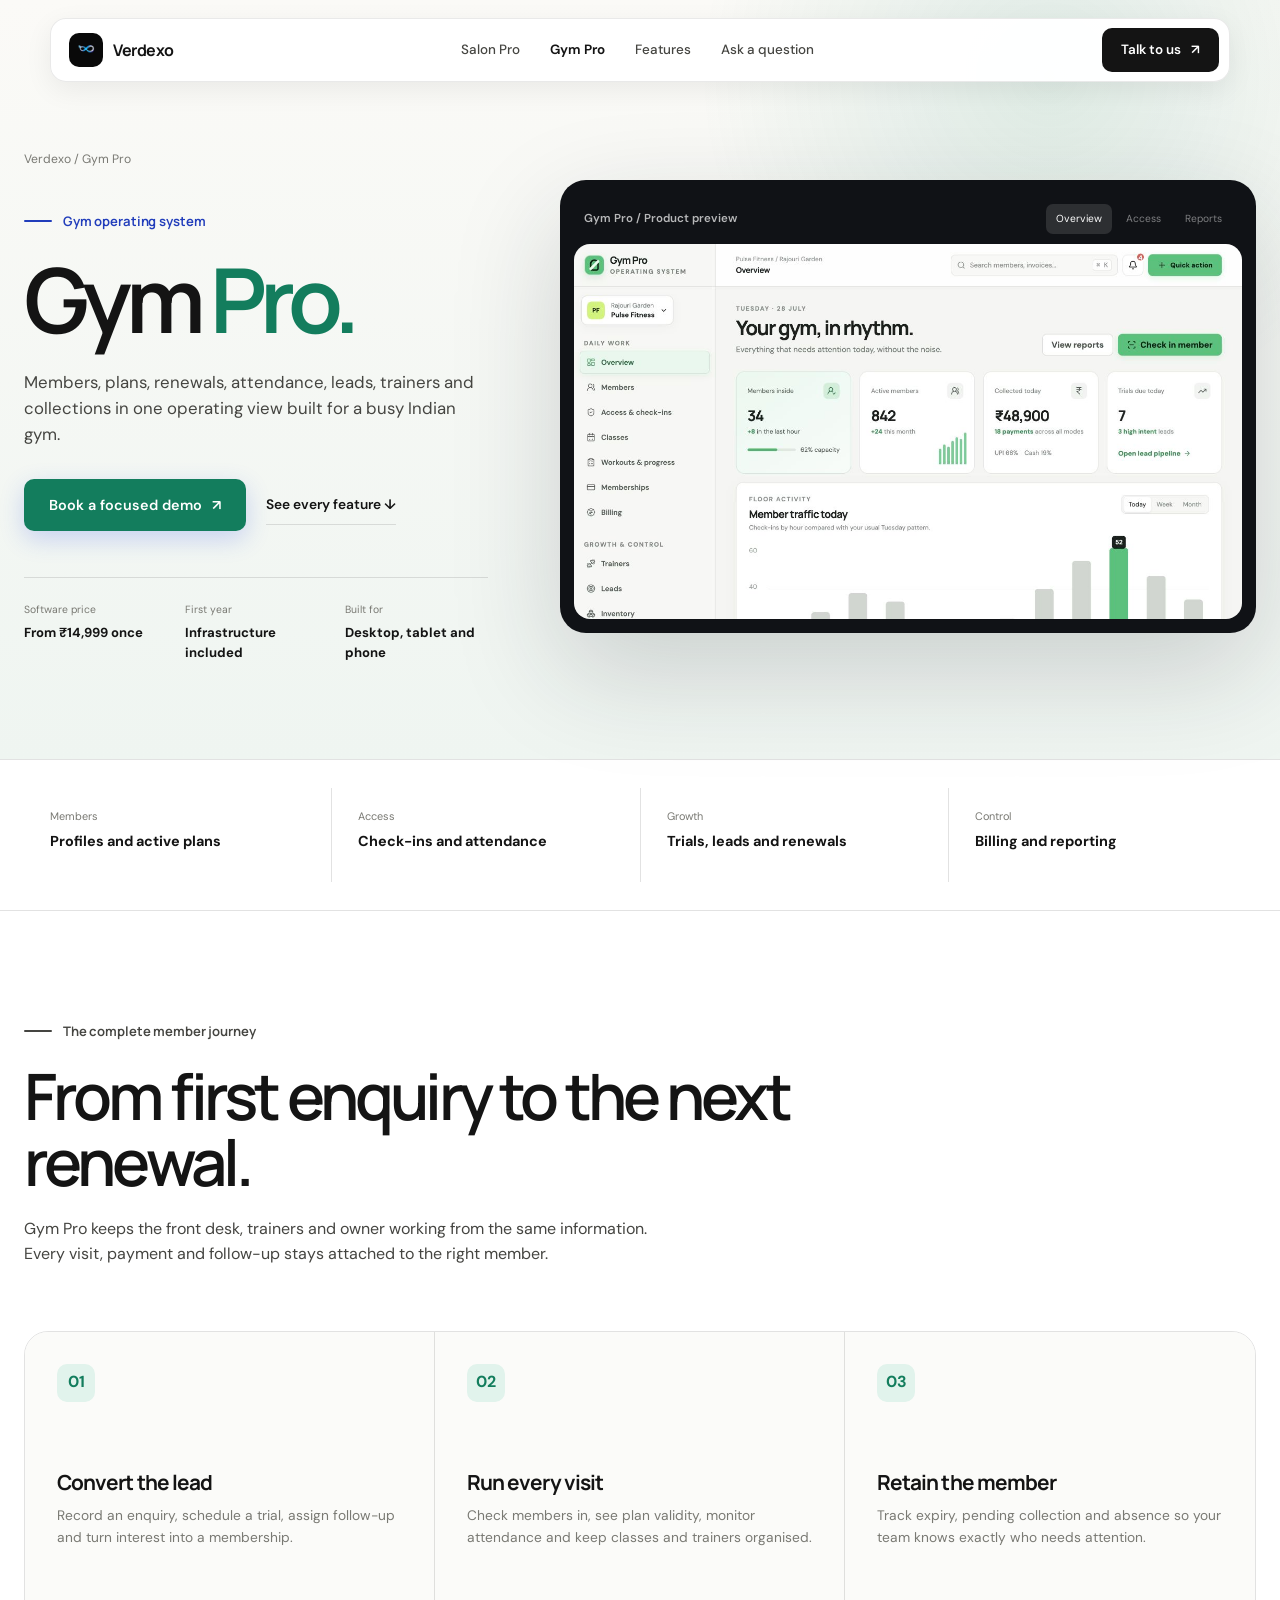
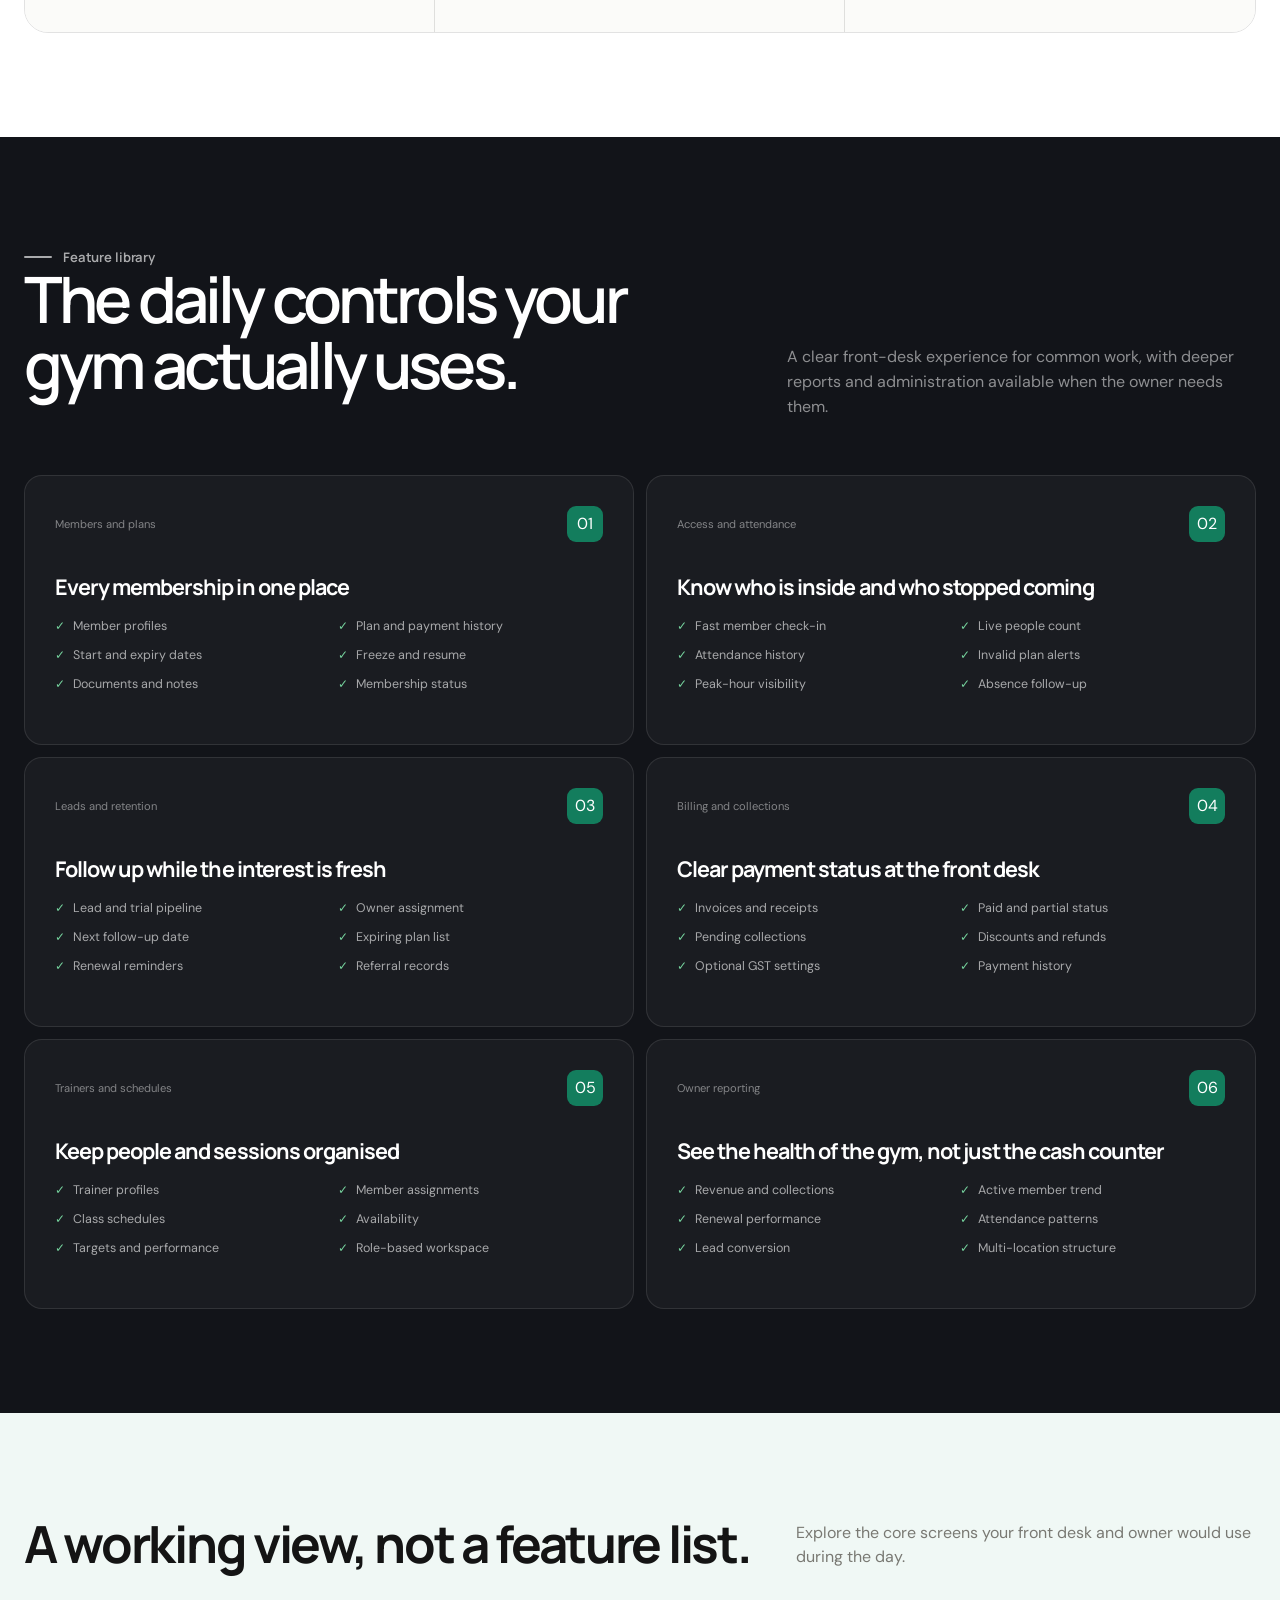
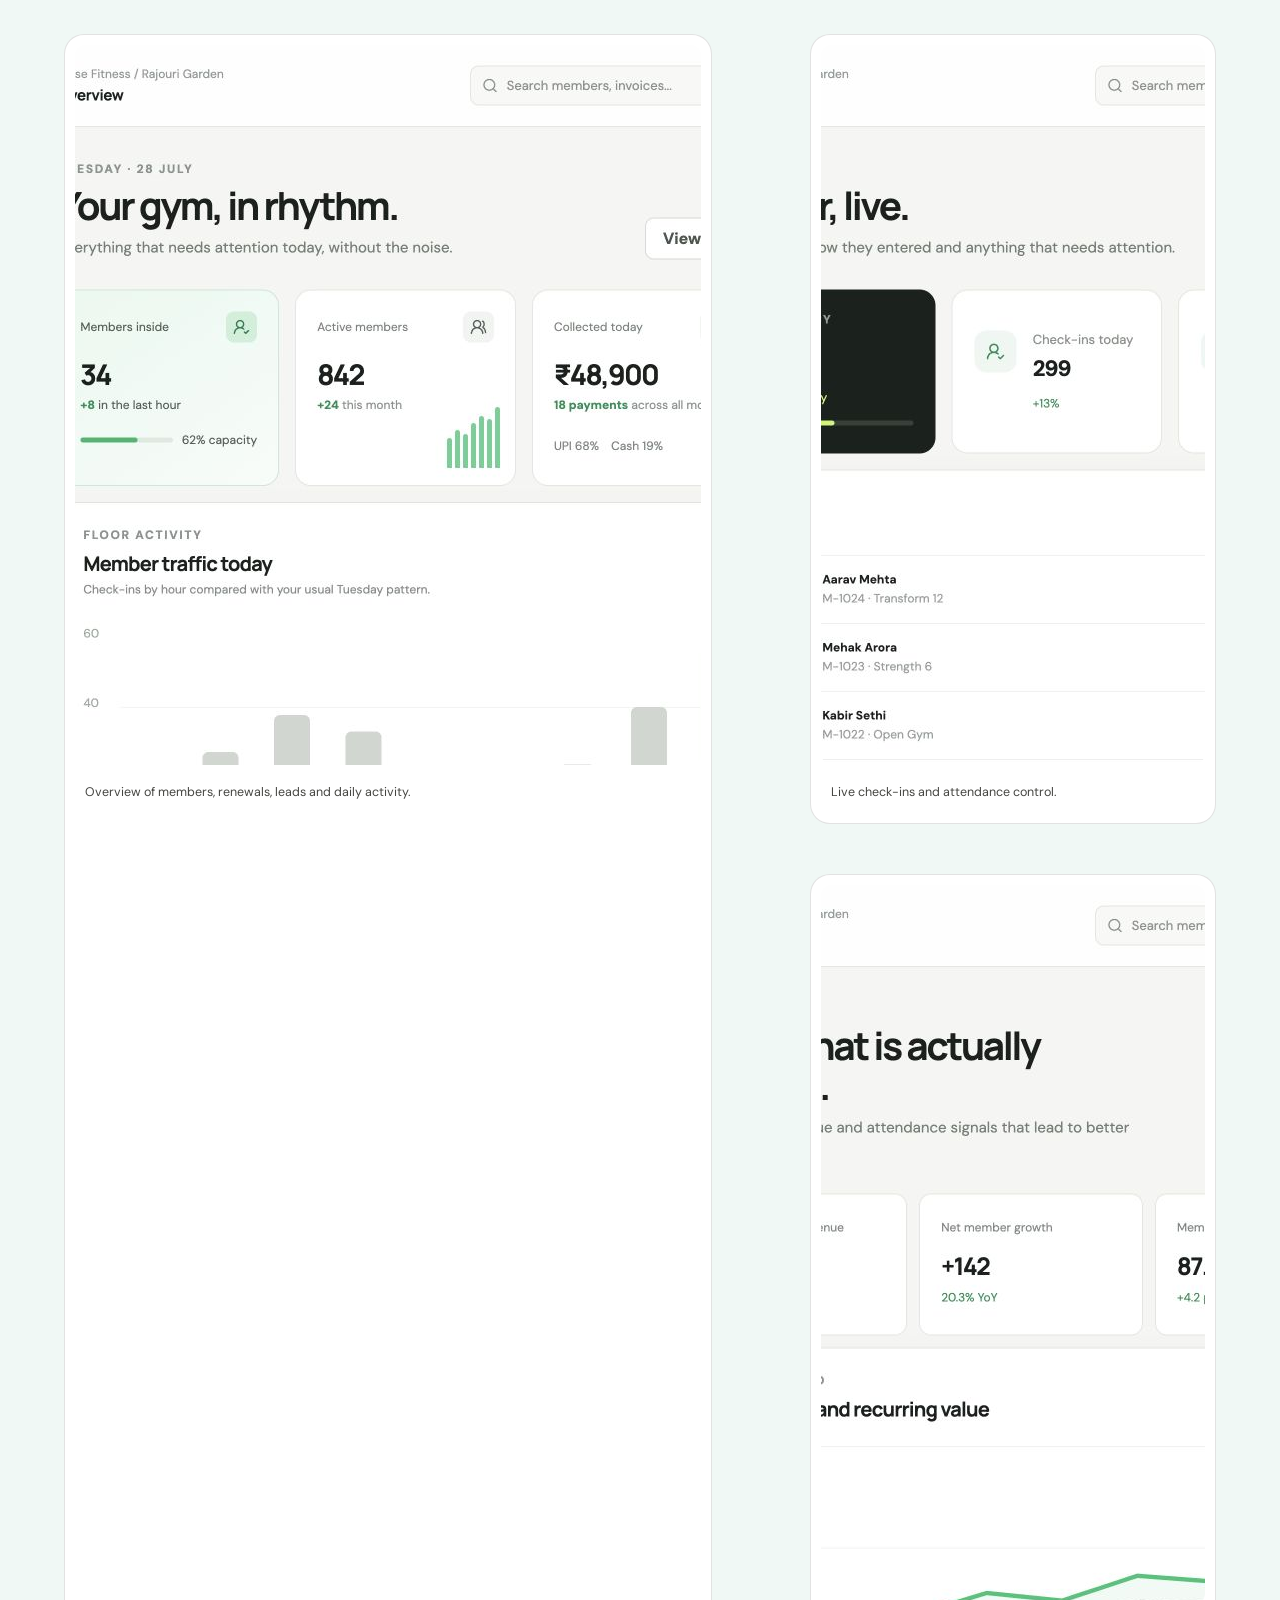
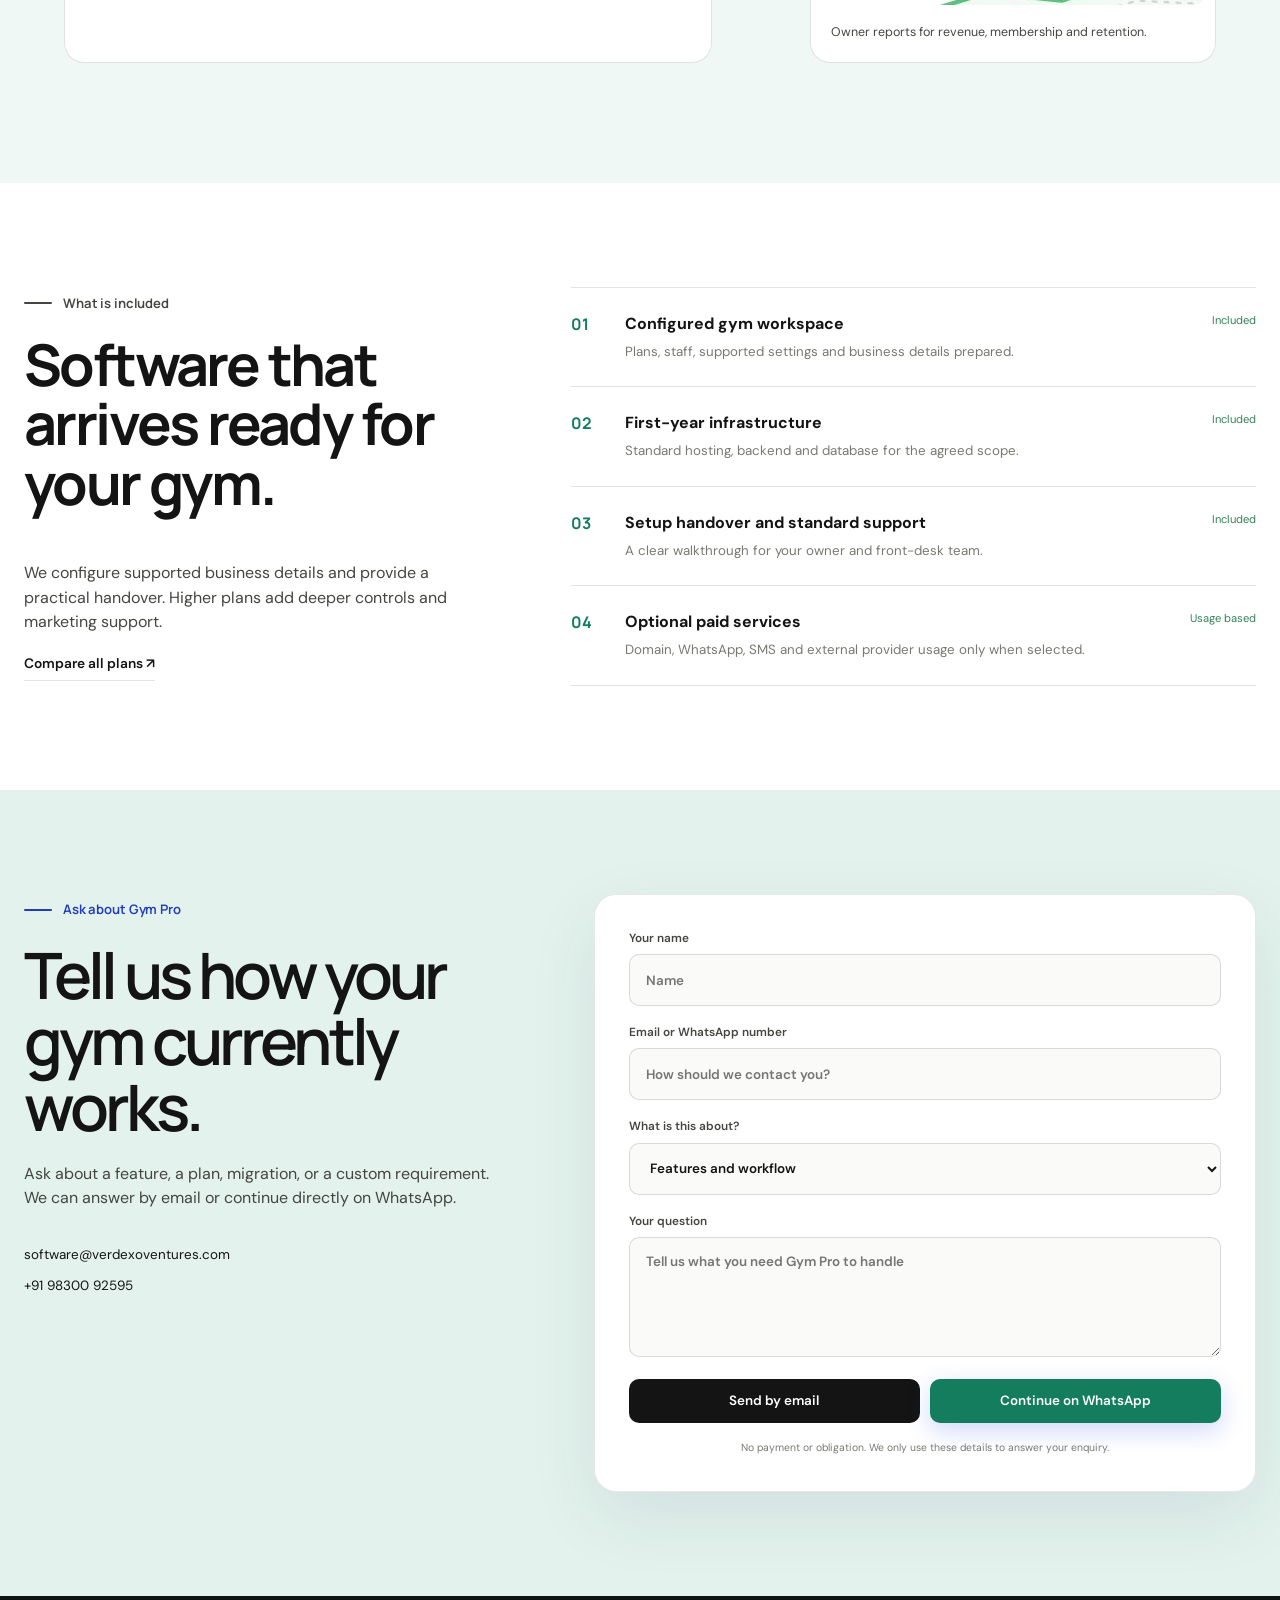
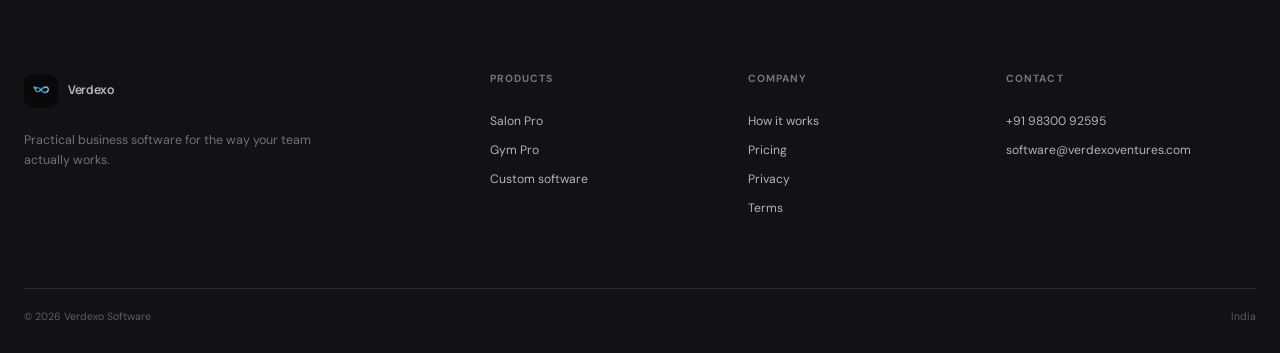
==== gym-pro.html @ 1c682d6f "Add detailed Salon Pro and Gym Pro pages" ====
<!doctype html>
<html lang="en">
<head>
  <meta charset="utf-8">
  <meta name="viewport" content="width=device-width, initial-scale=1">
  <meta name="theme-color" content="#f7f6f2">
  <meta name="description" content="Explore Gym Pro by Verdexo: members, plans, renewals, check-ins, leads, trainers, billing and gym reports in one operating system.">
  <meta property="og:title" content="Gym Pro | Complete gym management software">
  <meta property="og:description" content="See how Gym Pro keeps memberships, access, renewals and gym operations together.">
  <meta property="og:image" content="https://verdexo-vent.github.io/verdexo-software-website/assets/gym-dashboard.png">
  <link rel="canonical" href="https://verdexo-vent.github.io/verdexo-software-website/gym-pro.html">
  <title>Gym Pro | Complete gym management software</title>
  <link rel="icon" href="logo.png">
  <link rel="preconnect" href="https://fonts.googleapis.com">
  <link rel="preconnect" href="https://fonts.gstatic.com" crossorigin>
  <link href="https://fonts.googleapis.com/css2?family=DM+Sans:wght@400;500;600&family=Manrope:wght@500;600;700&display=swap" rel="stylesheet">
  <link rel="stylesheet" href="styles.css">
  <link rel="stylesheet" href="product-pages.css">
</head>
<body class="product-page gym-page">
  <a class="skip-link" href="#main">Skip to content</a>
  <header class="site-header">
    <div class="nav-shell">
      <a class="brand" href="index.html" aria-label="Verdexo home"><span class="brand-mark"><img src="logo.png" alt=""></span><span>Verdexo</span></a>
      <button class="menu-toggle" type="button" aria-expanded="false" aria-controls="nav-links"><span></span><span></span><span class="sr-only">Open menu</span></button>
      <nav class="nav-links" id="nav-links" aria-label="Main navigation">
        <a href="salon-pro.html">Salon Pro</a><a href="gym-pro.html" aria-current="page">Gym Pro</a><a href="#features">Features</a><a href="#query">Ask a question</a>
      </nav>
      <a class="button button-dark nav-cta" href="#query">Talk to us <span>↗</span></a>
    </div>
  </header>

  <main id="main">
    <section class="product-hero">
      <div class="container product-hero-grid">
        <div class="product-hero-copy">
          <p class="product-breadcrumb"><a href="index.html">Verdexo</a> / Gym Pro</p>
          <p class="editorial-label"><span></span>Gym operating system</p>
          <h1 class="product-title">Gym <span>Pro.</span></h1>
          <p>Members, plans, renewals, attendance, leads, trainers and collections in one operating view built for a busy Indian gym.</p>
          <div class="product-hero-actions"><a class="button button-primary button-large" href="#query">Book a focused demo <span>↗</span></a><a class="text-link" href="#features">See every feature <span>↓</span></a></div>
          <div class="product-facts"><div><small>Software price</small><strong>From ₹14,999 once</strong></div><div><small>First year</small><strong>Infrastructure included</strong></div><div><small>Built for</small><strong>Desktop, tablet and phone</strong></div></div>
        </div>
        <div class="product-hero-visual">
          <div class="product-screen-tabs"><span>Gym Pro / Product preview</span><div data-product-tabs data-target="#gym-hero-screen"><button class="active" type="button" data-src="assets/gym-dashboard.png" data-alt="Gym Pro overview dashboard">Overview</button><button type="button" data-src="assets/gym-access.png" data-alt="Gym Pro access and attendance">Access</button><button type="button" data-src="assets/gym-reports.png" data-alt="Gym Pro reports">Reports</button></div></div>
          <div class="product-screen"><img id="gym-hero-screen" src="assets/gym-dashboard.png" alt="Gym Pro overview dashboard" width="1280" height="720"></div>
        </div>
      </div>
    </section>

    <section class="product-proof" aria-label="Gym Pro coverage"><div class="container"><div class="proof-item"><small>Members</small><strong>Profiles and active plans</strong></div><div class="proof-item"><small>Access</small><strong>Check-ins and attendance</strong></div><div class="proof-item"><small>Growth</small><strong>Trials, leads and renewals</strong></div><div class="proof-item"><small>Control</small><strong>Billing and reporting</strong></div></div></section>

    <section class="product-overview section">
      <div class="container">
        <div class="product-overview-head"><p class="editorial-label"><span></span>The complete member journey</p><h2>From first enquiry to the next renewal.</h2><p>Gym Pro keeps the front desk, trainers and owner working from the same information. Every visit, payment and follow-up stays attached to the right member.</p></div>
        <div class="workflow-grid"><article class="workflow-card"><span>01</span><h3>Convert the lead</h3><p>Record an enquiry, schedule a trial, assign follow-up and turn interest into a membership.</p></article><article class="workflow-card"><span>02</span><h3>Run every visit</h3><p>Check members in, see plan validity, monitor attendance and keep classes and trainers organised.</p></article><article class="workflow-card"><span>03</span><h3>Retain the member</h3><p>Track expiry, pending collection and absence so your team knows exactly who needs attention.</p></article></div>
      </div>
    </section>

    <section class="feature-library section" id="features">
      <div class="container">
        <div class="feature-intro"><div><p class="editorial-label"><span></span>Feature library</p><h2>The daily controls your gym actually uses.</h2></div><p>A clear front-desk experience for common work, with deeper reports and administration available when the owner needs them.</p></div>
        <div class="feature-library-grid">
          <article class="feature-group"><div class="feature-group-header"><span>Members and plans</span><span>01</span></div><h3>Every membership in one place</h3><ul><li>Member profiles</li><li>Plan and payment history</li><li>Start and expiry dates</li><li>Freeze and resume</li><li>Documents and notes</li><li>Membership status</li></ul></article>
          <article class="feature-group"><div class="feature-group-header"><span>Access and attendance</span><span>02</span></div><h3>Know who is inside and who stopped coming</h3><ul><li>Fast member check-in</li><li>Live people count</li><li>Attendance history</li><li>Invalid plan alerts</li><li>Peak-hour visibility</li><li>Absence follow-up</li></ul></article>
          <article class="feature-group"><div class="feature-group-header"><span>Leads and retention</span><span>03</span></div><h3>Follow up while the interest is fresh</h3><ul><li>Lead and trial pipeline</li><li>Owner assignment</li><li>Next follow-up date</li><li>Expiring plan list</li><li>Renewal reminders</li><li>Referral records</li></ul></article>
          <article class="feature-group"><div class="feature-group-header"><span>Billing and collections</span><span>04</span></div><h3>Clear payment status at the front desk</h3><ul><li>Invoices and receipts</li><li>Paid and partial status</li><li>Pending collections</li><li>Discounts and refunds</li><li>Optional GST settings</li><li>Payment history</li></ul></article>
          <article class="feature-group"><div class="feature-group-header"><span>Trainers and schedules</span><span>05</span></div><h3>Keep people and sessions organised</h3><ul><li>Trainer profiles</li><li>Member assignments</li><li>Class schedules</li><li>Availability</li><li>Targets and performance</li><li>Role-based workspace</li></ul></article>
          <article class="feature-group"><div class="feature-group-header"><span>Owner reporting</span><span>06</span></div><h3>See the health of the gym, not just the cash counter</h3><ul><li>Revenue and collections</li><li>Active member trend</li><li>Renewal performance</li><li>Attendance patterns</li><li>Lead conversion</li><li>Multi-location structure</li></ul></article>
        </div>
      </div>
    </section>

    <section class="product-gallery section">
      <div class="container">
        <div class="gallery-heading"><h2>A working view, not a feature list.</h2><p>Explore the core screens your front desk and owner would use during the day.</p></div>
        <div class="gallery-grid"><figure class="gallery-card"><img src="assets/gym-dashboard.png" alt="Gym Pro dashboard" width="1280" height="720" loading="lazy"><figcaption>Overview of members, renewals, leads and daily activity.</figcaption></figure><figure class="gallery-card"><img src="assets/gym-access.png" alt="Gym Pro access screen" width="1280" height="720" loading="lazy"><figcaption>Live check-ins and attendance control.</figcaption></figure><figure class="gallery-card"><img src="assets/gym-reports.png" alt="Gym Pro reports screen" width="1280" height="720" loading="lazy"><figcaption>Owner reports for revenue, membership and retention.</figcaption></figure></div>
      </div>
    </section>

    <section class="included section"><div class="container included-grid"><div class="included-copy"><p class="editorial-label"><span></span>What is included</p><h2>Software that arrives ready for your gym.</h2><p>We configure supported business details and provide a practical handover. Higher plans add deeper controls and marketing support.</p><a class="text-link" href="index.html#pricing">Compare all plans <span>↗</span></a></div><div class="included-list"><div class="included-row"><span>01</span><div><strong>Configured gym workspace</strong><small>Plans, staff, supported settings and business details prepared.</small></div><em>Included</em></div><div class="included-row"><span>02</span><div><strong>First-year infrastructure</strong><small>Standard hosting, backend and database for the agreed scope.</small></div><em>Included</em></div><div class="included-row"><span>03</span><div><strong>Setup handover and standard support</strong><small>A clear walkthrough for your owner and front-desk team.</small></div><em>Included</em></div><div class="included-row"><span>04</span><div><strong>Optional paid services</strong><small>Domain, WhatsApp, SMS and external provider usage only when selected.</small></div><em>Usage based</em></div></div></div></section>

    <section class="product-query section" id="query">
      <div class="container product-query-grid">
        <div class="product-query-copy"><p class="editorial-label"><span></span>Ask about Gym Pro</p><h2>Tell us how your gym currently works.</h2><p>Ask about a feature, a plan, migration, or a custom requirement. We can answer by email or continue directly on WhatsApp.</p><div class="contact-direct"><a href="mailto:software@verdexoventures.com">software@verdexoventures.com</a><a href="tel:+919830092595">+91 98300 92595</a></div></div>
        <form class="query-form" data-query-form data-product="Gym Pro"><label>Your name<input name="name" autocomplete="name" required placeholder="Name"></label><label>Email or WhatsApp number<input name="contact" required placeholder="How should we contact you?"></label><label>What is this about?<select name="topic"><option>Features and workflow</option><option>Plans and pricing</option><option>Demo request</option><option>Custom requirement</option><option>Migration from another system</option></select></label><label>Your question<textarea name="query" required placeholder="Tell us what you need Gym Pro to handle"></textarea></label><div class="query-actions"><button class="button button-dark" type="button" data-send-email>Send by email</button><button class="button button-primary" type="button" data-send-whatsapp>Continue on WhatsApp</button></div><small>No payment or obligation. We only use these details to answer your enquiry.</small></form>
      </div>
    </section>
  </main>

  <footer class="site-footer"><div class="container footer-grid"><div class="footer-brand"><a class="brand brand-light" href="index.html"><span class="brand-mark"><img src="logo.png" alt=""></span><span>Verdexo</span></a><p>Practical business software for the way your team actually works.</p></div><div><h3>Products</h3><a href="salon-pro.html">Salon Pro</a><a href="gym-pro.html">Gym Pro</a><a href="index.html#capabilities">Custom software</a></div><div><h3>Company</h3><a href="index.html#process">How it works</a><a href="index.html#pricing">Pricing</a><a href="privacy.html">Privacy</a><a href="terms.html">Terms</a></div><div><h3>Contact</h3><a href="tel:+919830092595">+91 98300 92595</a><a href="mailto:software@verdexoventures.com">software@verdexoventures.com</a></div></div><div class="container footer-bottom"><span>© 2026 Verdexo Software</span><span>India</span></div></footer>
  <script src="script.js"></script><script src="product-pages.js"></script>
</body>
</html>
---- styles.css ----
:root {
  --paper: #f5f4ef;
  --paper-2: #eeede7;
  --white: #fff;
  --ink: #141414;
  --ink-2: #454541;
  --muted: #797973;
  --line: rgba(20, 20, 20, .12);
  --blue: #2f51e7;
  --blue-dark: #213dbb;
  --blue-soft: #e8ecff;
  --mint: #bce9d1;
  --peach: #ffd0bd;
  --radius-sm: 10px;
  --radius-md: 18px;
  --radius-lg: 30px;
  --shadow: 0 24px 80px rgba(29, 31, 40, .12);
  --ease: cubic-bezier(.16, 1, .3, 1);
}

* { box-sizing: border-box; }
html { scroll-behavior: auto; }
body {
  margin: 0;
  background: var(--paper);
  color: var(--ink);
  font-family: "DM Sans", sans-serif;
  line-height: 1.55;
  -webkit-font-smoothing: antialiased;
  overflow-x: hidden;
}
body.modal-open { overflow: hidden; }
button, input, select { font: inherit; }
button, a { -webkit-tap-highlight-color: transparent; }
button { color: inherit; }
a { color: inherit; }
img { display: block; max-width: 100%; }
h1, h2, h3, p { margin-top: 0; }
h1, h2, h3 {
  font-family: "Manrope", sans-serif;
  letter-spacing: -.045em;
  line-height: 1.03;
}
.sr-only {
  position: absolute; width: 1px; height: 1px; padding: 0; margin: -1px;
  overflow: hidden; clip: rect(0, 0, 0, 0); white-space: nowrap; border: 0;
}
.skip-link {
  position: fixed; left: 16px; top: 12px; transform: translateY(-140%);
  z-index: 1000; padding: 10px 14px; background: var(--ink); color: white;
  text-decoration: none; border-radius: 8px;
}
.skip-link:focus { transform: none; }
.legal-page { min-height: 100vh; background: var(--paper); }
.legal-shell {
  width: min(820px, calc(100% - 40px));
  margin: 0 auto;
  padding: 120px 0 80px;
}
.legal-nav {
  margin-bottom: 70px;
  display: flex;
  align-items: center;
  justify-content: space-between;
}
.legal-nav > a:last-child {
  color: var(--ink-2);
  font-size: .82rem;
  text-decoration: none;
}
.legal-nav > a:last-child:hover { color: var(--blue); }
.legal-header {
  padding-bottom: 42px;
  border-bottom: 1px solid var(--line);
}
.legal-header h1 {
  margin-bottom: 18px;
  font-size: clamp(2.7rem, 7vw, 5rem);
}
.legal-header p { margin-bottom: 0; color: var(--muted); }
.legal-content { padding-top: 42px; }
.legal-content section {
  padding: 26px 0;
  border-bottom: 1px solid var(--line);
}
.legal-content h2 { margin-bottom: 14px; font-size: 1.2rem; }
.legal-content p, .legal-content li {
  color: var(--ink-2);
  font-size: .9rem;
}
.legal-content ul { padding-left: 20px; }
.legal-content a { color: var(--blue-dark); }
.legal-note {
  margin-top: 34px;
  padding: 20px;
  border-radius: 12px;
  background: var(--blue-soft);
  color: var(--blue-dark);
  font-size: .78rem;
}
.container { width: min(1240px, calc(100% - 48px)); margin: 0 auto; }
.section { padding: 104px 0; }
.section-index {
  margin-bottom: 20px;
  color: var(--muted);
  font-size: .72rem;
  font-weight: 600;
  letter-spacing: .12em;
  text-transform: uppercase;
}
.editorial-label {
  width: max-content;
  max-width: 100%;
  margin: 0 0 24px;
  color: var(--blue-dark);
  font-family: "Manrope", sans-serif;
  font-size: .82rem;
  font-weight: 650;
  letter-spacing: -.01em;
  line-height: 1.25;
  display: inline-flex;
  align-items: center;
  gap: 11px;
}
.editorial-label > span {
  width: 28px;
  height: 2px;
  border-radius: 2px;
  background: currentColor;
}
.editorial-label-dark { color: var(--ink); }
.editorial-label-light { color: rgba(255,255,255,.68); }
.eyebrow {
  margin-bottom: 20px;
  color: var(--blue);
  font-size: .74rem;
  font-weight: 600;
  letter-spacing: .13em;
  text-transform: uppercase;
}
.product-actions {
  margin-top: 28px;
  display: flex;
  align-items: center;
  gap: 20px;
}
.product-actions .text-button { margin-top: 0; }
.quiet-button {
  padding: 0;
  border: 0;
  border-bottom: 1px solid rgba(20,20,20,.28);
  background: transparent;
  color: var(--ink-2);
  font-size: .78rem;
  font-weight: 600;
  cursor: pointer;
}
.quiet-button:hover { color: var(--blue-dark); border-color: var(--blue-dark); }
.reveal {
  opacity: 0;
  transform: translateY(22px);
  transition: opacity .7s var(--ease), transform .7s var(--ease);
}
.reveal.visible { opacity: 1; transform: none; }
.delay-1 { transition-delay: .08s; }
.delay-2 { transition-delay: .16s; }
.delay-3 { transition-delay: .24s; }

.site-header {
  position: fixed;
  z-index: 100;
  top: 18px;
  left: 0;
  width: 100%;
  pointer-events: none;
}
.nav-shell {
  width: min(1180px, calc(100% - 36px));
  height: 64px;
  margin: 0 auto;
  padding: 0 10px 0 18px;
  border: 1px solid rgba(20, 20, 20, .09);
  border-radius: 16px;
  background: rgba(255, 255, 255, .97);
  box-shadow: 0 8px 28px rgba(20, 20, 20, .065);
  display: flex;
  align-items: center;
  justify-content: space-between;
  pointer-events: auto;
}
.brand {
  display: inline-flex;
  align-items: center;
  gap: 10px;
  color: var(--ink);
  font-family: "Manrope", sans-serif;
  font-size: 1rem;
  font-weight: 700;
  letter-spacing: -.03em;
  text-decoration: none;
}
.brand-mark {
  width: 34px;
  height: 34px;
  border-radius: 10px;
  background: #090909;
  display: grid;
  place-items: center;
  overflow: hidden;
}
.brand-mark img { width: 26px; height: 26px; object-fit: contain; }
.nav-links { display: flex; align-items: center; gap: 30px; }
.nav-links a {
  color: var(--ink-2);
  font-size: .84rem;
  font-weight: 500;
  text-decoration: none;
  transition: color .18s ease-out;
}
.nav-links a:hover { color: var(--ink); }
.menu-toggle { display: none; }
.button {
  min-height: 44px;
  padding: 0 18px;
  border: 1px solid transparent;
  border-radius: var(--radius-sm);
  display: inline-flex;
  align-items: center;
  justify-content: center;
  gap: 10px;
  cursor: pointer;
  font-size: .84rem;
  font-weight: 600;
  text-decoration: none;
  transition: background-color .18s ease-out, border-color .18s ease-out, color .18s ease-out, transform .18s ease-out, box-shadow .18s ease-out;
}
.button:hover { transform: translateY(-1px); }
.button:active { transform: scale(.97); }
.button-primary { background: var(--blue); color: white; box-shadow: 0 8px 24px rgba(47, 81, 231, .22); }
.button-primary:hover { background: var(--blue-dark); }
.button-dark { background: var(--ink); color: white; }
.button-dark:hover { background: #2b2b28; }
.button-light { background: white; color: var(--ink); }
.button-light:hover { background: #f5f5f2; }
.button-outline { border-color: var(--line); background: transparent; }
.button-outline:hover { border-color: var(--ink); }
.button-large { min-height: 52px; padding: 0 24px; font-size: .9rem; }
.nav-cta { min-height: 44px; }

.hero {
  position: relative;
  padding: 154px 0 72px;
  background:
    radial-gradient(circle at 18% 25%, rgba(188, 233, 209, .42), transparent 24%),
    radial-gradient(circle at 82% 28%, rgba(255, 208, 189, .4), transparent 24%),
    var(--paper);
}
.hero::before {
  content: "";
  position: absolute;
  inset: 0 0 auto;
  height: 620px;
  opacity: .16;
  pointer-events: none;
  background-image: linear-gradient(rgba(20,20,20,.08) 1px, transparent 1px), linear-gradient(90deg, rgba(20,20,20,.08) 1px, transparent 1px);
  background-size: 64px 64px;
  mask-image: linear-gradient(to bottom, black, transparent 76%);
}
.hero-copy { position: relative; text-align: center; }
.hero h1 {
  max-width: 960px;
  margin: 0 auto 30px;
  font-size: clamp(3rem, 6vw, 5.8rem);
  font-weight: 600;
  letter-spacing: -.07em;
}
.hero h1 span { color: var(--blue); }
.hero-lede {
  max-width: 650px;
  margin: 0 auto 32px;
  color: var(--ink-2);
  font-size: clamp(.96rem, 1.3vw, 1.08rem);
  line-height: 1.65;
}
.hero-actions {
  display: flex;
  align-items: center;
  justify-content: center;
  gap: 26px;
}
.text-link, .text-button {
  padding: 8px 0;
  border: 0;
  border-bottom: 1px solid var(--line);
  background: none;
  color: var(--ink);
  cursor: pointer;
  font-size: .86rem;
  font-weight: 600;
  text-decoration: none;
  transition: border-color .18s ease-out, color .18s ease-out;
}
.text-link:hover, .text-button:hover { color: var(--blue); border-color: var(--blue); }
.hero-proof {
  margin: 36px auto 50px;
  display: flex;
  justify-content: center;
  gap: 0;
  color: var(--muted);
  font-size: .76rem;
}
.hero-proof span { padding: 0 18px; border-right: 1px solid var(--line); }
.hero-proof span:last-child { border-right: 0; }
.product-stage {
  position: relative;
  z-index: 2;
  width: min(1080px, calc(100% - 48px));
  padding: 10px;
  border: 1px solid rgba(255,255,255,.08);
  border-radius: 24px;
  background: #17181c;
  box-shadow: 0 28px 80px rgba(25,28,38,.16);
}
.stage-bar {
  min-height: 54px;
  padding: 0 10px 0 16px;
  display: flex;
  align-items: center;
  justify-content: space-between;
  color: white;
}
.stage-product { display: flex; align-items: center; gap: 10px; font-size: .8rem; }
.stage-product span:last-child { color: rgba(255,255,255,.48); }
.stage-dot { width: 8px; height: 8px; border-radius: 50%; background: #eead65; box-shadow: 0 0 0 5px rgba(238,173,101,.12); }
.stage-switch {
  padding: 4px;
  border-radius: 9px;
  background: rgba(255,255,255,.07);
  display: flex;
  gap: 2px;
}
.stage-switch button {
  padding: 7px 12px;
  border: 0;
  border-radius: 7px;
  background: transparent;
  color: rgba(255,255,255,.48);
  cursor: pointer;
  font-size: .72rem;
  transition: background-color .18s ease-out, color .18s ease-out;
}
.stage-switch button.active { background: white; color: var(--ink); }
.stage-viewport {
  aspect-ratio: 16 / 7.8;
  overflow: hidden;
  border-radius: 15px;
  background: #e8e7e2;
}
.stage-viewport img {
  width: 115%;
  max-width: none;
  height: auto;
  transform: translateX(-13%);
  transition: opacity .22s ease-out, transform .4s var(--ease);
}
.stage-viewport img.changing { opacity: .35; transform: translateX(-13%) scale(.995); }
.stage-footer {
  min-height: 72px;
  padding: 10px 14px 4px;
  display: grid;
  grid-template-columns: repeat(3, 1fr) .8fr;
  gap: 8px;
  color: white;
}
.stage-footer > div {
  padding: 8px 12px;
  border-right: 1px solid rgba(255,255,255,.08);
}
.stage-footer > div:nth-child(3) { border-right: 0; }
.stage-footer small, .stage-footer strong, .stage-footer span { display: block; }
.stage-footer small { color: rgba(255,255,255,.34); font-size: .56rem; }
.stage-footer strong { margin-top: 2px; font-family: "Manrope", sans-serif; font-size: .8rem; letter-spacing: -.03em; }
.stage-footer > div > span { color: #74bb91; font-size: .54rem; }
.stage-footer .stage-live {
  border: 0;
  border-radius: 10px;
  background: rgba(255,255,255,.055);
  display: flex;
  align-items: center;
  justify-content: center;
  gap: 10px;
}
.stage-footer .stage-live strong { margin: 0; color: rgba(255,255,255,.72); font-size: .65rem; }
.status-pulse { width: 8px; height: 8px; border-radius: 50%; background: #43a371; box-shadow: 0 0 0 5px rgba(67,163,113,.12); }

.story {
  position: relative;
  overflow: hidden;
  background: #f0f2ff;
  color: var(--ink);
}
.story::after {
  content: "";
  position: absolute;
  inset: 0;
  background:
    linear-gradient(rgba(47,81,231,.035) 1px, transparent 1px),
    linear-gradient(90deg, rgba(47,81,231,.035) 1px, transparent 1px);
  background-size: 72px 72px;
  mask-image: linear-gradient(to bottom, transparent, black 28%, black 72%, transparent);
  pointer-events: none;
}
.story-header {
  position: relative;
  z-index: 1;
  max-width: 860px;
  margin-bottom: 58px;
  text-align: center;
}
.story .section-index {
  margin-bottom: 24px;
  color: var(--blue-dark);
}
.story .editorial-label { margin-inline: auto; }
.story-header h2 {
  margin-bottom: 24px;
  color: var(--ink);
  font-size: clamp(2.4rem, 4.4vw, 4.25rem);
  font-weight: 600;
  line-height: .98;
}
.story-header h2 span { color: var(--blue); }
.story-header > p:last-child {
  max-width: 650px;
  margin: 0 auto;
  color: var(--ink-2);
  font-size: .98rem;
}
.why-system {
  position: relative;
  z-index: 1;
  overflow: hidden;
  border: 1px solid rgba(20,20,20,.1);
  border-radius: 24px;
  background: rgba(255,255,255,.88);
  box-shadow: 0 34px 90px rgba(36,54,126,.1);
}
.why-system-bar {
  min-height: 64px;
  padding: 0 24px;
  border-bottom: 1px solid var(--line);
  display: flex;
  align-items: center;
  justify-content: space-between;
}
.why-system-bar > div {
  display: flex;
  align-items: center;
  gap: 10px;
}
.why-system-bar strong { font-size: .78rem; }
.why-system-bar small {
  padding-left: 10px;
  border-left: 1px solid var(--line);
  color: var(--muted);
  font-size: .66rem;
}
.why-system-bar time {
  color: var(--muted);
  font-family: "Manrope", sans-serif;
  font-size: .66rem;
  font-variant-numeric: tabular-nums;
}
.why-system-body {
  min-height: 510px;
  padding: 42px;
  display: grid;
  grid-template-columns: minmax(280px, .8fr) 72px minmax(430px, 1.2fr);
  align-items: stretch;
}
.trigger-card {
  padding: 32px;
  border-radius: 18px;
  background: var(--ink);
  color: white;
  display: flex;
  flex-direction: column;
}
.trigger-topline {
  display: flex;
  align-items: center;
  justify-content: space-between;
  color: rgba(255,255,255,.48);
  font-size: .64rem;
  font-weight: 600;
  letter-spacing: .08em;
  text-transform: uppercase;
}
.complete-badge {
  padding: 6px 9px;
  border-radius: 8px;
  background: rgba(103,211,150,.13);
  color: #91ddb2;
  letter-spacing: 0;
  text-transform: none;
}
.trigger-mark {
  width: 52px;
  height: 52px;
  margin: auto 0 24px;
  border-radius: 14px;
  background: var(--blue);
  color: white;
  display: grid;
  place-items: center;
  font-family: "Manrope", sans-serif;
  font-size: 1.15rem;
  font-weight: 700;
}
.trigger-label {
  margin-bottom: 8px;
  color: rgba(255,255,255,.52);
  font-size: .72rem;
}
.trigger-card h3 {
  margin-bottom: 8px;
  color: white;
  font-size: 2rem;
}
.trigger-service {
  max-width: 270px;
  margin-bottom: 30px;
  color: rgba(255,255,255,.62);
  font-size: .78rem;
}
.trigger-meta {
  padding-top: 20px;
  border-top: 1px solid rgba(255,255,255,.12);
  display: grid;
  grid-template-columns: 1fr 1fr;
  gap: 20px;
  font-family: "Manrope", sans-serif;
  font-size: .8rem;
  font-weight: 600;
}
.trigger-meta small {
  margin-bottom: 5px;
  color: rgba(255,255,255,.4);
  display: block;
  font-family: "DM Sans", sans-serif;
  font-size: .6rem;
  font-weight: 400;
}
.system-connector {
  position: relative;
  display: grid;
  place-items: center;
}
.system-connector span {
  position: absolute;
  left: 0;
  right: 0;
  height: 1px;
  background: rgba(47,81,231,.28);
}
.system-connector i {
  position: relative;
  width: 38px;
  height: 38px;
  border: 1px solid rgba(47,81,231,.18);
  border-radius: 50%;
  background: white;
  color: var(--blue);
  display: grid;
  place-items: center;
  font-size: 1rem;
  font-style: normal;
  box-shadow: 0 8px 20px rgba(47,81,231,.12);
}
.update-panel {
  padding: 30px;
  border: 1px solid var(--line);
  border-radius: 18px;
  background: #fbfbfa;
}
.update-heading {
  margin-bottom: 22px;
  display: flex;
  align-items: flex-start;
  justify-content: space-between;
  gap: 24px;
}
.update-heading > div > span {
  color: var(--blue);
  font-size: .62rem;
  font-weight: 600;
  letter-spacing: .08em;
  text-transform: uppercase;
}
.update-heading h3 {
  margin: 8px 0 0;
  font-size: 1.45rem;
}
.update-count {
  flex: 0 0 auto;
  padding: 7px 10px;
  border-radius: 8px;
  background: var(--blue-soft);
  color: var(--blue-dark);
  font-size: .62rem;
  font-weight: 600;
}
.update-list { border-top: 1px solid var(--line); }
.update-row {
  min-height: 72px;
  border-bottom: 1px solid var(--line);
  display: grid;
  grid-template-columns: 38px 1fr auto;
  gap: 14px;
  align-items: center;
}
.update-code {
  width: 34px;
  height: 34px;
  border-radius: 9px;
  background: var(--blue-soft);
  color: var(--blue-dark);
  display: grid;
  place-items: center;
  font-size: .6rem;
  font-weight: 700;
}
.update-row strong, .update-row small { display: block; }
.update-row strong { margin-bottom: 2px; font-size: .76rem; }
.update-row small {
  color: var(--muted);
  font-size: .64rem;
}
.update-row b {
  color: var(--blue-dark);
  font-size: .68rem;
  font-weight: 600;
}
.why-system-footer {
  min-height: 72px;
  padding: 16px 24px;
  border-top: 1px solid var(--line);
  background: #f8f8f5;
  display: flex;
  align-items: center;
  justify-content: space-between;
  color: var(--ink-2);
  font-size: .68rem;
}
.why-system-footer p {
  margin-bottom: 0;
  display: flex;
  align-items: center;
  gap: 10px;
}
.why-system-footer div { display: flex; gap: 8px; }
.why-system-footer div span {
  padding: 7px 10px;
  border: 1px solid var(--line);
  border-radius: 8px;
  background: white;
}

.section-heading {
  margin-bottom: 68px;
  display: grid;
  grid-template-columns: 1.25fr .75fr;
  gap: 60px;
  align-items: end;
}
.section-heading.compact { grid-template-columns: 1fr; }
.section-heading h2, .pricing-header h2, .process-intro h2, .faq-layout h2 {
  max-width: 720px;
  margin-bottom: 0;
  font-size: clamp(2.1rem, 3.7vw, 3.45rem);
  font-weight: 600;
}
.section-heading > p {
  margin-bottom: 0;
  color: var(--muted);
  font-size: .98rem;
}
.product-feature {
  min-height: 580px;
  margin-bottom: 28px;
  border: 1px solid var(--line);
  border-radius: var(--radius-lg);
  overflow: hidden;
  display: grid;
  grid-template-columns: .8fr 1.2fr;
}
.product-copy {
  position: relative;
  padding: 46px 42px;
  background: var(--white);
  display: flex;
  flex-direction: column;
  align-items: flex-start;
  justify-content: center;
}
.product-number {
  position: absolute;
  top: 28px;
  right: 30px;
  color: #d6d5cf;
  font-family: "Manrope", sans-serif;
  font-size: 2.8rem;
  font-weight: 600;
  letter-spacing: -.06em;
}
.product-kicker {
  margin-bottom: 12px;
  color: var(--blue);
  font-size: .72rem;
  font-weight: 600;
  letter-spacing: .11em;
  text-transform: uppercase;
}
.product-copy h3 { margin-bottom: 16px; font-size: clamp(2.15rem, 3.3vw, 3.25rem); font-weight: 600; }
.product-copy > p:not(.product-kicker) { margin-bottom: 28px; color: var(--muted); font-size: .94rem; }
.feature-list { width: 100%; margin: 0 0 28px; padding: 0; list-style: none; }
.feature-list li {
  padding: 13px 0;
  border-top: 1px solid var(--line);
  display: grid;
  grid-template-columns: 110px 1fr;
  gap: 12px;
  align-items: baseline;
}
.feature-list span { font-size: .82rem; font-weight: 600; }
.feature-list small { color: var(--muted); font-size: .72rem; }
.product-visual { padding: 38px; overflow: hidden; display: flex; align-items: center; }
.salon-feature .product-visual { background: #e8d7d5; }
.gym-feature .product-visual { background: #d9eadf; }
.gym-feature { grid-template-columns: 1.2fr .8fr; }
.gym-feature .product-copy { order: 2; }
.gym-feature .product-visual { order: 1; padding: 38px; }
.product-art {
  position: relative;
  width: 100%;
  min-width: 0;
  padding: 16px 16px 38px;
  border: 1px solid rgba(20,20,20,.1);
  border-radius: 22px;
  background: rgba(255,255,255,.45);
}
.art-heading {
  height: 54px;
  padding: 0 4px;
  display: flex;
  align-items: center;
  gap: 10px;
}
.art-heading > div { min-width: 0; }
.art-heading strong, .art-heading small { display: block; }
.art-heading strong { font-family: "Manrope", sans-serif; font-size: .8rem; letter-spacing: -.02em; }
.art-heading small { color: var(--muted); font-size: .58rem; }
.art-monogram {
  width: 32px;
  height: 32px;
  border-radius: 9px;
  background: var(--ink);
  color: white;
  display: grid;
  place-items: center;
  font-size: .58rem;
  font-weight: 700;
  letter-spacing: -.02em;
}
.gym-art .art-monogram { background: #47ad72; }
.art-status {
  margin-left: auto;
  padding: 5px 8px;
  border: 1px solid rgba(20,20,20,.1);
  border-radius: 99px;
  background: rgba(255,255,255,.68);
  color: #438461;
  font-size: .58rem;
  font-weight: 600;
}
.visual-window {
  width: 100%;
  overflow: hidden;
  border: 1px solid rgba(20,20,20,.12);
  border-radius: 14px;
  background: white;
  box-shadow: 0 22px 55px rgba(20,20,20,.13);
}
.window-chrome {
  height: 34px;
  padding: 0 14px;
  border-bottom: 1px solid rgba(20,20,20,.08);
  display: flex;
  align-items: center;
  gap: 6px;
  color: var(--muted);
  font-size: .66rem;
}
.window-chrome i { width: 7px; height: 7px; border-radius: 50%; background: #d3d2cc; }
.window-chrome span { margin-left: 8px; }
.shot-frame { position: relative; aspect-ratio: 16 / 9; overflow: hidden; background: #f3f2ee; }
.shot-frame img { width: 100%; height: 100%; object-fit: cover; object-position: top left; }
.salon-shot img {
  width: 115%;
  height: auto;
  max-width: none;
  transform: translateX(-13%);
}
.art-chip {
  position: absolute;
  z-index: 2;
  border: 1px solid rgba(20,20,20,.1);
  border-radius: 10px;
  background: rgba(255,255,255,.96);
  box-shadow: 0 12px 30px rgba(20,20,20,.12);
}
.art-chip small, .art-chip strong { display: block; }
.art-chip small { margin-bottom: 3px; color: var(--muted); font-size: .56rem; }
.art-chip strong { font-family: "Manrope", sans-serif; font-size: 1rem; letter-spacing: -.04em; }
.art-chip.chip-one { left: 2px; bottom: 4px; padding: 10px 13px; }
.art-chip.chip-two {
  right: 2px;
  bottom: 13px;
  padding: 9px 12px;
  display: flex;
  align-items: center;
  gap: 7px;
  color: var(--ink-2);
  font-size: .6rem;
}
.build-strip {
  padding: 36px;
  border-radius: var(--radius-md);
  background: var(--blue);
  color: white;
  display: grid;
  grid-template-columns: 1fr 1fr auto;
  gap: 30px;
  align-items: center;
}
.build-strip .product-kicker { color: rgba(255,255,255,.55); }
.build-strip h3 { margin-bottom: 0; color: white; font-size: 1.55rem; }
.build-strip > p { margin-bottom: 0; color: rgba(255,255,255,.67); font-size: .84rem; }

.capabilities { background: var(--paper-2); }
.capability-grid { display: grid; grid-template-columns: 1fr 1fr; gap: 18px; }
.capability-card {
  min-height: 390px;
  padding: 34px;
  border: 1px solid var(--line);
  border-radius: var(--radius-md);
  background: white;
  display: flex;
  flex-direction: column;
  overflow: hidden;
}
.capability-card.wide { grid-column: span 1; }
.card-topline {
  margin-bottom: 48px;
  display: flex;
  justify-content: space-between;
  color: var(--muted);
  font-size: .7rem;
  font-weight: 600;
  letter-spacing: .08em;
  text-transform: uppercase;
}
.capability-card h3 { max-width: 470px; margin-bottom: 14px; font-size: clamp(1.65rem, 2.5vw, 2.4rem); font-weight: 600; }
.capability-card > p { max-width: 520px; margin-bottom: 30px; color: var(--muted); font-size: .9rem; }
.mini-flow {
  margin-top: auto;
  padding: 22px;
  border-radius: 14px;
  background: var(--paper);
  display: flex;
  align-items: center;
  justify-content: space-between;
  color: var(--ink-2);
  font-size: .72rem;
  font-weight: 600;
}
.mini-flow b { color: #b3b2ac; }
.message-preview {
  margin-top: auto;
  padding: 24px;
  border-radius: 16px;
  background: #e4eee5;
}
.message-meta, .message-status { color: #6c786d; font-size: .64rem; }
.message-bubble {
  max-width: 360px;
  margin: 12px 0 8px;
  padding: 14px;
  border-radius: 4px 14px 14px 14px;
  background: white;
  box-shadow: 0 4px 14px rgba(20,20,20,.06);
  font-size: .75rem;
}
.message-status { text-align: right; }
.capability-card.dark { background: #18191d; color: white; }
.capability-card.dark .card-topline, .capability-card.dark > p { color: rgba(255,255,255,.46); }
.capability-card.dark h3 { color: white; }
.voice-control {
  width: 100%;
  margin-top: auto;
  padding: 16px;
  border: 1px solid rgba(255,255,255,.12);
  border-radius: 14px;
  background: rgba(255,255,255,.06);
  color: white;
  display: flex;
  align-items: center;
  gap: 14px;
  cursor: pointer;
  text-align: left;
  transition: background-color .18s ease-out, transform .18s ease-out;
}
.voice-control:hover { background: rgba(255,255,255,.1); }
.voice-control:active { transform: scale(.98); }
.voice-icon { width: 38px; height: 38px; border-radius: 50%; background: var(--blue); display: grid; place-items: center; }
.voice-control strong, .voice-control small { display: block; }
.voice-control strong { font-size: .78rem; }
.voice-control small { color: rgba(255,255,255,.4); font-size: .66rem; }
.wave { margin-left: auto; height: 32px; display: flex; align-items: center; gap: 3px; }
.wave i { width: 3px; height: 5px; border-radius: 3px; background: rgba(255,255,255,.32); }
.voice-control.playing .wave i { animation: wave .75s ease-in-out infinite alternate; }
.voice-control.playing .wave i:nth-child(2) { animation-delay: -.5s; }
.voice-control.playing .wave i:nth-child(3) { animation-delay: -.3s; }
.voice-control.playing .wave i:nth-child(4) { animation-delay: -.7s; }
.voice-control.playing .wave i:nth-child(5) { animation-delay: -.2s; }
@keyframes wave { to { height: 26px; background: #7890ff; } }
.metric-row { margin-top: auto; display: grid; grid-template-columns: repeat(3, 1fr); gap: 10px; }
.metric-row div { padding: 18px; border-radius: 12px; background: var(--paper); }
.metric-row small, .metric-row strong, .metric-row em { display: block; }
.metric-row small { color: var(--muted); font-size: .64rem; }
.metric-row strong { margin: 7px 0; font-family: "Manrope", sans-serif; font-size: 1.5rem; letter-spacing: -.05em; }
.metric-row em { color: #48906a; font-size: .64rem; font-style: normal; }

.process { background: white; }
.process-layout { display: grid; grid-template-columns: .75fr 1.25fr; gap: 100px; }
.process-intro { position: sticky; top: 120px; align-self: start; }
.process-intro h2 { margin-bottom: 24px; }
.process-intro > p:not(.section-index) { max-width: 430px; margin-bottom: 30px; color: var(--muted); }
.process-list { margin: 0; padding: 0; list-style: none; }
.process-list li {
  min-height: 150px;
  padding: 32px 0;
  border-top: 1px solid var(--line);
  display: grid;
  grid-template-columns: 48px 1fr auto;
  gap: 20px;
}
.process-list li:last-child { border-bottom: 1px solid var(--line); }
.process-list > li > span { color: var(--blue); font-size: .72rem; font-weight: 600; }
.process-list h3 { margin-bottom: 8px; font-size: 1.25rem; }
.process-list p { max-width: 490px; margin-bottom: 0; color: var(--muted); font-size: .86rem; }
.process-list small { color: var(--muted); font-size: .68rem; }
.process-note { margin-top: 18px; color: var(--muted); font-size: .68rem; text-align: right; }

.pricing { background: #dadfff; }
.pricing-header { margin-bottom: 62px; text-align: center; }
.pricing-header h2 { max-width: 850px; margin: 0 auto 24px; }
.pricing-header h2 span { color: rgba(20,20,20,.38); }
.pricing-header > p:not(.section-index) { max-width: 650px; margin: 0 auto; color: var(--ink-2); }
.pricing-grid { display: grid; grid-template-columns: repeat(3, 1fr); gap: 14px; align-items: stretch; }
.price-card {
  position: relative;
  min-height: 530px;
  padding: 34px;
  border: 1px solid rgba(20,20,20,.1);
  border-radius: var(--radius-md);
  background: rgba(255,255,255,.74);
  display: flex;
  flex-direction: column;
  justify-content: space-between;
}
.price-card.featured { background: var(--ink); color: white; transform: translateY(-14px); }
.recommended {
  position: absolute;
  top: 18px;
  right: 18px;
  padding: 6px 9px;
  border-radius: 7px;
  background: var(--blue);
  color: white;
  font-size: .62rem;
  font-weight: 600;
}
.plan-name { margin-bottom: 10px; font-family: "Manrope", sans-serif; font-size: 1.3rem; font-weight: 700; }
.plan-for { min-height: 48px; margin-bottom: 34px; color: var(--muted); font-size: .78rem; }
.featured .plan-for, .featured .one-time { color: rgba(255,255,255,.45); }
.plan-price { margin-bottom: 0; font-family: "Manrope", sans-serif; font-size: 3.8rem; font-weight: 600; letter-spacing: -.07em; line-height: 1; }
.plan-price span { margin-right: 3px; font-size: 1.7rem; vertical-align: top; }
.one-time { margin: 8px 0 34px; color: var(--muted); font-size: .68rem; }
.price-card ul { margin: 0; padding: 0; list-style: none; }
.price-card li { position: relative; padding: 11px 0 11px 22px; border-top: 1px solid var(--line); font-size: .78rem; }
.featured li { border-color: rgba(255,255,255,.1); }
.price-card li::before { content: "✓"; position: absolute; left: 0; color: var(--blue); font-weight: 700; }
.featured li::before { color: #8aa0ff; }
.cost-clarity {
  margin-top: 34px;
  padding: 28px;
  border: 1px solid rgba(20,20,20,.1);
  border-radius: var(--radius-md);
  background: rgba(255,255,255,.52);
  display: grid;
  grid-template-columns: repeat(3, 1fr);
}
.cost-clarity div { padding: 0 24px; border-right: 1px solid rgba(20,20,20,.1); }
.cost-clarity div:first-child { padding-left: 0; }
.cost-clarity div:last-child { padding-right: 0; border-right: 0; }
.cost-clarity span, .cost-clarity strong { display: block; }
.cost-clarity span { margin-bottom: 6px; color: var(--blue-dark); font-size: .64rem; font-weight: 600; text-transform: uppercase; letter-spacing: .07em; }
.cost-clarity strong { font-size: .78rem; }
.pricing-disclaimer { max-width: 760px; margin: 18px auto 0; color: rgba(20,20,20,.55); font-size: .66rem; text-align: center; }

.faq { background: white; }
.faq-layout { display: grid; grid-template-columns: .7fr 1.3fr; gap: 110px; }
.faq-layout > div:first-child > p:last-child { color: var(--muted); }
.accordion details { border-top: 1px solid var(--line); }
.accordion details:last-child { border-bottom: 1px solid var(--line); }
.accordion summary {
  min-height: 82px;
  padding: 20px 0;
  display: flex;
  align-items: center;
  justify-content: space-between;
  gap: 20px;
  cursor: pointer;
  font-family: "Manrope", sans-serif;
  font-size: .98rem;
  font-weight: 600;
  list-style: none;
}
.accordion summary::-webkit-details-marker { display: none; }
.accordion summary span { color: var(--muted); font-size: 1.3rem; transition: transform .2s ease-out; }
.accordion details[open] summary span { transform: rotate(45deg); }
.accordion details p { max-width: 680px; padding: 0 48px 24px 0; color: var(--muted); font-size: .86rem; }

.final-cta { padding-top: 40px; background: white; }
.cta-panel {
  min-height: 360px;
  padding: 58px;
  border-radius: var(--radius-lg);
  background: var(--blue);
  color: white;
  display: flex;
  align-items: flex-end;
  justify-content: space-between;
  gap: 50px;
}
.cta-panel .eyebrow { color: rgba(255,255,255,.55); }
.cta-panel h2 { max-width: 700px; margin-bottom: 0; color: white; font-size: clamp(2.3rem, 4.1vw, 3.8rem); font-weight: 600; }
.cta-actions { flex: 0 0 auto; display: flex; flex-direction: column; align-items: center; gap: 15px; }
.cta-actions a { color: rgba(255,255,255,.7); font-size: .72rem; }

.site-footer { padding: 78px 0 28px; background: #111215; color: white; }
.footer-grid { display: grid; grid-template-columns: 2fr 1fr 1fr 1.2fr; gap: 50px; }
.brand-light { color: white; }
.footer-brand p { max-width: 300px; margin-top: 20px; color: rgba(255,255,255,.4); font-size: .78rem; }
.footer-grid h3 { margin-bottom: 18px; color: rgba(255,255,255,.42); font-family: "DM Sans", sans-serif; font-size: .65rem; letter-spacing: .1em; text-transform: uppercase; }
.footer-grid > div:not(.footer-brand) { display: flex; flex-direction: column; align-items: flex-start; gap: 10px; }
.footer-grid a, .footer-grid button {
  padding: 0;
  border: 0;
  background: none;
  color: rgba(255,255,255,.68);
  cursor: pointer;
  font-size: .76rem;
  text-align: left;
  text-decoration: none;
  transition: color .18s ease-out;
}
.footer-grid a:hover, .footer-grid button:hover { color: white; }
.footer-bottom {
  margin-top: 70px;
  padding-top: 20px;
  border-top: 1px solid rgba(255,255,255,.1);
  display: flex;
  justify-content: space-between;
  color: rgba(255,255,255,.32);
  font-size: .66rem;
}
.mobile-demo { display: none; }

.modal {
  position: fixed;
  z-index: 500;
  inset: 0;
  display: none;
  align-items: center;
  justify-content: center;
  padding: 24px;
}
.modal.open { display: flex; }
.modal-backdrop { position: absolute; inset: 0; background: rgba(10,10,10,.72); }
.modal-card {
  position: relative;
  z-index: 1;
  width: min(640px, 100%);
  max-height: calc(100dvh - 48px);
  overflow-y: auto;
  padding: 52px;
  border-radius: 24px;
  background: white;
  box-shadow: var(--shadow);
  animation: modal-in .28s var(--ease) both;
}
@keyframes modal-in { from { opacity: 0; transform: translateY(14px) scale(.98); } }
.modal-close {
  position: absolute; top: 20px; right: 20px;
  width: 40px; height: 40px; border: 1px solid var(--line); border-radius: 50%;
  background: transparent; cursor: pointer; font-size: 1.25rem;
  transition: background-color .16s ease-out, transform .16s ease-out;
}
.modal-close:hover { background: var(--paper); }
.modal-close:active { transform: scale(.96); }
.modal-card .eyebrow { margin-bottom: 24px; font-size: .78rem; }
.modal-card h2 { margin-bottom: 14px; font-size: 2.65rem; }
.modal-card > p:not(.eyebrow) {
  max-width: 520px;
  margin-bottom: 34px;
  color: var(--muted);
  font-size: .98rem;
  line-height: 1.6;
}
.modal-card form { display: grid; gap: 19px; }
.modal-card label { color: var(--ink-2); font-size: .82rem; font-weight: 600; }
.modal-card input, .modal-card select {
  width: 100%;
  height: 58px;
  margin-top: 8px;
  padding: 0 16px;
  border: 1px solid var(--line);
  border-radius: 11px;
  background: var(--paper);
  color: var(--ink);
  font-size: .9rem;
  outline: none;
  transition: border-color .18s ease-out, box-shadow .18s ease-out;
}
.modal-card input:focus, .modal-card select:focus { border-color: var(--blue); box-shadow: 0 0 0 3px rgba(47,81,231,.1); }
.modal-card form .button { min-height: 58px; margin-top: 2px; font-size: .9rem; }
.modal-card form small {
  max-width: 500px;
  margin: -2px auto 0;
  color: var(--muted);
  font-size: .7rem;
  line-height: 1.55;
  text-align: center;
}

@media (max-width: 980px) {
  .section { padding: 84px 0; }
  .nav-links { display: none; }
  .menu-toggle {
    width: 42px; height: 42px; margin-left: auto; margin-right: 8px;
    border: 0; border-radius: 9px; background: var(--paper);
    display: flex; flex-direction: column; align-items: center; justify-content: center; gap: 5px;
  }
  .menu-toggle span:not(.sr-only) { width: 17px; height: 1px; background: var(--ink); }
  .nav-links.open {
    position: absolute; top: 72px; left: 18px; right: 18px;
    padding: 18px; border: 1px solid var(--line); border-radius: 14px;
    background: white; box-shadow: var(--shadow);
    display: flex; flex-direction: column; align-items: stretch; gap: 0;
  }
  .nav-links.open a { padding: 13px 4px; border-bottom: 1px solid var(--line); }
  .hero { padding: 138px 0 58px; }
  .section-heading, .process-layout, .faq-layout { grid-template-columns: 1fr; gap: 32px; }
  .why-system-body { grid-template-columns: 1fr; gap: 18px; }
  .system-connector { min-height: 34px; }
  .system-connector span { top: 0; bottom: 0; left: 50%; right: auto; width: 1px; height: auto; }
  .system-connector i { transform: rotate(90deg); }
  .trigger-card { min-height: 360px; }
  .why-system-footer { align-items: flex-start; flex-direction: column; gap: 14px; }
  .product-feature, .gym-feature { grid-template-columns: 1fr; }
  .gym-feature .product-copy, .gym-feature .product-visual { order: initial; }
  .product-visual, .gym-feature .product-visual { padding: 34px; }
  .build-strip { grid-template-columns: 1fr; }
  .process-intro { position: static; }
  .pricing-grid { grid-template-columns: 1fr; }
  .price-card { min-height: 490px; }
  .price-card.featured { transform: none; }
  .cost-clarity { grid-template-columns: 1fr; }
  .cost-clarity div, .cost-clarity div:first-child, .cost-clarity div:last-child { padding: 18px 0; border-right: 0; border-bottom: 1px solid rgba(20,20,20,.1); }
  .cost-clarity div:last-child { border-bottom: 0; }
  .cta-panel { padding: 48px; align-items: flex-start; flex-direction: column; }
  .cta-actions { align-items: flex-start; }
  .footer-grid { grid-template-columns: 2fr 1fr 1fr; }
  .footer-grid > div:last-child { grid-column: 2 / -1; }
}

@media (max-width: 640px) {
  .container { width: min(100% - 28px, 1240px); }
  .section { padding: 68px 0; }
  .site-header { top: 10px; }
  .nav-shell { width: calc(100% - 20px); height: 58px; padding-left: 12px; }
  .nav-cta { display: none; }
  .brand-mark { width: 32px; height: 32px; }
  .hero { padding: 116px 0 42px; }
  .hero h1 { font-size: clamp(2.75rem, 13vw, 3.65rem); }
  .hero-lede { font-size: .96rem; }
  .hero-actions { flex-direction: column; gap: 14px; }
  .hero-proof { margin: 34px 0 42px; flex-direction: column; gap: 8px; }
  .hero-proof span { border-right: 0; }
  .product-stage { width: calc(100% - 12px); padding: 7px; border-radius: 18px; }
  .stage-bar { min-height: 48px; }
  .stage-product span:last-child, .stage-switch button:not(.active) { display: none; }
  .stage-viewport { aspect-ratio: 4 / 2.65; border-radius: 12px; }
  .stage-viewport img { width: 132%; max-width: none; transform: translateX(-16%); }
  .stage-viewport img.changing { transform: translateX(-16%) scale(.995); }
  .stage-footer { min-height: 58px; grid-template-columns: 1fr 1fr; }
  .stage-footer > div { display: none; }
  .stage-footer > div:nth-child(1), .stage-footer .stage-live { display: flex; }
  .stage-footer > div:nth-child(1) { flex-direction: column; border-right: 0; }
  .story-header { margin-bottom: 36px; }
  .story-header h2 { font-size: 2.35rem; }
  .story-header > p:last-child { font-size: .86rem; }
  .why-system { border-radius: 18px; }
  .why-system-bar { min-height: 56px; padding: 0 16px; }
  .why-system-bar small { display: none; }
  .why-system-body { min-height: 0; padding: 14px; gap: 10px; }
  .trigger-card { min-height: 330px; padding: 24px; }
  .trigger-card h3 { font-size: 1.65rem; }
  .system-connector { min-height: 30px; }
  .update-panel { padding: 22px 18px; }
  .update-heading { margin-bottom: 16px; }
  .update-heading h3 { max-width: 220px; font-size: 1.18rem; }
  .update-count { display: none; }
  .update-row { min-height: 76px; grid-template-columns: 36px 1fr auto; gap: 10px; }
  .update-row small { max-width: 175px; }
  .why-system-footer { padding: 18px; }
  .why-system-footer p { align-items: flex-start; }
  .why-system-footer div { width: 100%; flex-wrap: wrap; }
  .section-heading { margin-bottom: 42px; gap: 24px; }
  .section-heading h2, .pricing-header h2, .process-intro h2, .faq-layout h2 { font-size: 2.15rem; }
  .product-feature { min-height: 0; border-radius: 20px; }
  .product-copy { padding: 38px 24px; }
  .product-number { top: 20px; right: 20px; font-size: 2rem; }
.product-copy h3 { font-size: 2.25rem; }
  .feature-list li { grid-template-columns: 84px 1fr; }
  .product-actions { align-items: flex-start; flex-direction: column; gap: 15px; }
  .product-visual, .gym-feature .product-visual { padding: 18px; }
  .product-art { padding: 10px 10px 34px; border-radius: 16px; }
  .art-heading { height: 50px; }
  .art-chip.chip-one { left: 4px; }
  .art-chip.chip-two { right: 4px; }
  .build-strip { padding: 28px 24px; }
  .capability-grid { grid-template-columns: 1fr; }
  .capability-card { min-height: 350px; padding: 24px; }
  .card-topline { margin-bottom: 38px; }
  .mini-flow { padding: 16px 12px; font-size: .62rem; }
  .mini-flow b { display: none; }
  .metric-row { grid-template-columns: 1fr; }
  .process-list li { grid-template-columns: 34px 1fr; }
  .process-list small { grid-column: 2; }
  .pricing-header { text-align: left; }
  .price-card { min-height: 500px; padding: 26px; }
  .recommended { position: static; display: inline-block; margin-bottom: 22px; }
  .faq-layout { gap: 34px; }
  .cta-panel { width: 100%; min-height: 410px; padding: 36px 24px; border-radius: 0; }
  .cta-panel h2 { font-size: 2.3rem; }
  .footer-grid { grid-template-columns: 1fr 1fr; gap: 36px 24px; }
  .footer-brand, .footer-grid > div:last-child { grid-column: 1 / -1; }
  .mobile-demo {
    position: fixed;
    z-index: 90;
    left: 10px; right: 10px; bottom: 10px;
    padding: 7px;
    border: 1px solid rgba(20,20,20,.09);
    border-radius: 13px;
    background: rgba(255,255,255,.97);
    box-shadow: 0 10px 35px rgba(20,20,20,.13);
    display: block;
  }
  .mobile-demo .button { width: 100%; }
  .site-footer { padding-bottom: 100px; }
  .modal { align-items: flex-end; padding: 0; }
  .modal-card { max-height: 92dvh; overflow-y: auto; padding: 34px 22px 26px; border-radius: 22px 22px 0 0; }
  .modal-card .eyebrow { margin-bottom: 18px; font-size: .7rem; }
  .modal-card h2 { font-size: 2.1rem; }
  .modal-card > p:not(.eyebrow) { margin-bottom: 24px; font-size: .86rem; }
  .modal-card form { gap: 15px; }
  .modal-card label { font-size: .74rem; }
  .modal-card input, .modal-card select { height: 52px; margin-top: 6px; font-size: .84rem; }
  .modal-card form .button { min-height: 52px; }
}

@media (prefers-reduced-motion: reduce) {
  html { scroll-behavior: auto; }
  *, *::before, *::after { animation-duration: .01ms !important; animation-iteration-count: 1 !important; transition-duration: .01ms !important; }
  .reveal { opacity: 1; transform: none; }
}
---- product-pages.css ----
:root {
  --product-accent: #2f51e7;
  --product-soft: #edf1ff;
  --product-tint: #f7f8ff;
}

body.product-page { background: #f7f6f2; }
.product-page .site-header { position: absolute; }
.product-page .nav-links a[aria-current="page"] { color: var(--ink); font-weight: 650; }
.product-page main { overflow: hidden; }

.product-hero {
  padding: 150px 0 96px;
  background:
    radial-gradient(circle at 82% 10%, color-mix(in srgb, var(--product-accent) 11%, transparent), transparent 28%),
    linear-gradient(180deg, #fbfaf7, #f3f3ef);
}
.product-hero-grid {
  display: grid;
  grid-template-columns: minmax(340px, .8fr) minmax(560px, 1.2fr);
  align-items: center;
  gap: 72px;
}
.product-breadcrumb {
  margin-bottom: 36px;
  color: var(--muted);
  font-size: .76rem;
}
.product-breadcrumb a { text-decoration: none; }
.product-breadcrumb a:hover { color: var(--product-accent); }
.product-title {
  margin-bottom: 24px;
  font-size: clamp(4rem, 7vw, 6.8rem);
  font-weight: 650;
  letter-spacing: -.075em;
}
.product-title span { color: var(--product-accent); }
.product-hero-copy > p:not(.product-breadcrumb, .editorial-label) {
  max-width: 560px;
  margin-bottom: 32px;
  color: var(--ink-2);
  font-size: 1.05rem;
}
.product-hero-actions { display: flex; align-items: center; gap: 20px; }
.product-facts {
  margin-top: 46px;
  padding-top: 24px;
  border-top: 1px solid var(--line);
  display: grid;
  grid-template-columns: repeat(3, 1fr);
  gap: 18px;
}
.product-facts small, .product-facts strong { display: block; }
.product-facts small { color: var(--muted); font-size: .65rem; }
.product-facts strong { margin-top: 4px; font-size: .82rem; }

.product-hero-visual {
  position: relative;
  padding: 14px;
  border-radius: 26px;
  background: #101216;
  box-shadow: 0 38px 110px rgba(28,31,42,.18);
}
.product-hero-visual::before {
  content: "";
  position: absolute;
  z-index: -1;
  inset: 12% -8% -7% 20%;
  border-radius: 30px;
  background: var(--product-accent);
  opacity: .13;
  filter: blur(28px);
}
.product-screen-tabs {
  min-height: 50px;
  padding: 0 10px;
  display: flex;
  align-items: center;
  justify-content: space-between;
}
.product-screen-tabs > span {
  color: rgba(255,255,255,.7);
  font-size: .72rem;
  font-weight: 600;
}
.product-screen-tabs div { display: flex; gap: 4px; }
.product-screen-tabs button {
  padding: 7px 10px;
  border: 0;
  border-radius: 7px;
  background: transparent;
  color: rgba(255,255,255,.46);
  font-size: .64rem;
  cursor: pointer;
}
.product-screen-tabs button.active { background: rgba(255,255,255,.12); color: white; }
.product-screen {
  overflow: hidden;
  aspect-ratio: 1.405 / 1;
  border-radius: 16px;
  background: white;
}
.product-screen img { width: 100%; height: 100%; object-fit: cover; transition: opacity .18s ease-out; }
.product-screen img.changing { opacity: .15; }

.product-proof {
  padding: 28px 0;
  border-top: 1px solid var(--line);
  border-bottom: 1px solid var(--line);
  background: white;
}
.product-proof .container {
  display: grid;
  grid-template-columns: repeat(4, 1fr);
  gap: 1px;
  background: var(--line);
}
.proof-item {
  min-height: 94px;
  padding: 20px 26px;
  background: white;
}
.proof-item small, .proof-item strong { display: block; }
.proof-item small { margin-bottom: 5px; color: var(--muted); font-size: .68rem; }
.proof-item strong { font-size: .9rem; }

.product-overview { background: white; }
.product-overview-head {
  max-width: 860px;
  margin-bottom: 64px;
}
.product-overview-head h2,
.feature-intro h2,
.product-query-copy h2 {
  margin-bottom: 22px;
  font-size: clamp(2.6rem, 5vw, 4.8rem);
  font-weight: 600;
  letter-spacing: -.06em;
}
.product-overview-head p { max-width: 650px; color: var(--ink-2); }
.workflow-grid {
  display: grid;
  grid-template-columns: repeat(3, 1fr);
  border: 1px solid var(--line);
  border-radius: 24px;
  overflow: hidden;
}
.workflow-card {
  min-height: 300px;
  padding: 32px;
  border-right: 1px solid var(--line);
  background: #fbfbf9;
}
.workflow-card:last-child { border-right: 0; }
.workflow-card > span {
  width: 38px;
  height: 38px;
  margin-bottom: 70px;
  border-radius: 10px;
  background: var(--product-soft);
  color: var(--product-accent);
  font-weight: 700;
  display: grid;
  place-items: center;
}
.workflow-card h3 { margin-bottom: 12px; font-size: 1.3rem; }
.workflow-card p { margin-bottom: 0; color: var(--muted); font-size: .86rem; }

.feature-library { background: #121419; color: white; }
.feature-intro {
  margin-bottom: 56px;
  display: grid;
  grid-template-columns: 1.2fr .8fr;
  align-items: end;
  gap: 60px;
}
.feature-intro p { margin-bottom: 0; color: rgba(255,255,255,.52); }
.feature-library .editorial-label { color: rgba(255,255,255,.64); }
.feature-library-grid {
  display: grid;
  grid-template-columns: repeat(2, 1fr);
  gap: 12px;
}
.feature-group {
  min-height: 270px;
  padding: 30px;
  border: 1px solid rgba(255,255,255,.1);
  border-radius: 18px;
  background: rgba(255,255,255,.035);
}
.feature-group-header {
  margin-bottom: 34px;
  display: flex;
  align-items: center;
  justify-content: space-between;
}
.feature-group-header span:first-child { color: rgba(255,255,255,.46); font-size: .7rem; }
.feature-group-header span:last-child {
  width: 36px;
  height: 36px;
  border-radius: 9px;
  background: var(--product-accent);
  display: grid;
  place-items: center;
}
.feature-group h3 { margin-bottom: 18px; font-size: 1.35rem; }
.feature-group ul {
  margin: 0;
  padding: 0;
  list-style: none;
  display: grid;
  grid-template-columns: repeat(2, minmax(0, 1fr));
  gap: 10px 18px;
}
.feature-group li { color: rgba(255,255,255,.62); font-size: .78rem; }
.feature-group li::before { content: "✓"; margin-right: 8px; color: #76d39e; }

.product-gallery { background: var(--product-tint); }
.gallery-heading {
  margin-bottom: 48px;
  display: flex;
  align-items: end;
  justify-content: space-between;
  gap: 40px;
}
.gallery-heading h2 { margin: 0; font-size: clamp(2.5rem, 4vw, 4rem); }
.gallery-heading p { max-width: 460px; margin: 0; color: var(--muted); }
.gallery-grid {
  display: grid;
  grid-template-columns: 1.5fr 1fr;
  gap: 18px;
}
.gallery-card {
  overflow: hidden;
  padding: 10px;
  border: 1px solid var(--line);
  border-radius: 20px;
  background: white;
}
.gallery-card img { width: 100%; aspect-ratio: 1.405 / 1; object-fit: cover; border-radius: 12px; }
.gallery-card figcaption { padding: 18px 10px 10px; color: var(--ink-2); font-size: .78rem; }
.gallery-card:first-child { grid-row: span 2; }

.included { background: white; }
.included-grid {
  display: grid;
  grid-template-columns: .8fr 1.2fr;
  gap: 90px;
}
.included-copy h2 { font-size: clamp(2.5rem, 4.5vw, 4.4rem); }
.included-copy > p { color: var(--ink-2); }
.included-list { border-top: 1px solid var(--line); }
.included-row {
  padding: 24px 0;
  border-bottom: 1px solid var(--line);
  display: grid;
  grid-template-columns: 36px 1fr auto;
  align-items: start;
  gap: 18px;
}
.included-row > span:first-child {
  color: var(--product-accent);
  font-family: "Manrope", sans-serif;
  font-weight: 700;
}
.included-row strong, .included-row small { display: block; }
.included-row small { margin-top: 5px; color: var(--muted); }
.included-row > em { color: #36825a; font-size: .7rem; font-style: normal; }

.product-query {
  background: #e9edff;
}
.product-query-grid {
  display: grid;
  grid-template-columns: .85fr 1.15fr;
  gap: 80px;
}
.product-query-copy p:not(.editorial-label) { max-width: 470px; color: var(--ink-2); }
.contact-direct {
  margin-top: 34px;
  display: grid;
  gap: 10px;
}
.contact-direct a { color: var(--ink); font-size: .84rem; text-decoration: none; }
.contact-direct a:hover { color: var(--product-accent); }
.query-form {
  padding: 34px;
  border: 1px solid rgba(20,20,20,.1);
  border-radius: 22px;
  background: white;
  box-shadow: 0 24px 70px rgba(38,52,105,.09);
  display: grid;
  gap: 17px;
}
.query-form label { color: var(--ink-2); font-size: .74rem; font-weight: 600; }
.query-form input, .query-form textarea, .query-form select {
  width: 100%;
  margin-top: 7px;
  padding: 14px 16px;
  border: 1px solid rgba(20,20,20,.14);
  border-radius: 10px;
  background: #fafaf8;
  color: var(--ink);
  font: inherit;
  font-size: .84rem;
  outline: none;
}
.query-form input, .query-form select { height: 52px; }
.query-form textarea { min-height: 120px; resize: vertical; }
.query-form input:focus, .query-form textarea:focus, .query-form select:focus {
  border-color: var(--product-accent);
  box-shadow: 0 0 0 3px color-mix(in srgb, var(--product-accent) 12%, transparent);
}
.query-actions { display: grid; grid-template-columns: 1fr 1fr; gap: 10px; }
.query-actions .button { width: 100%; }
.query-form > small { color: var(--muted); font-size: .65rem; text-align: center; }

.gym-page {
  --product-accent: #137d5d;
  --product-soft: #e1f3ec;
  --product-tint: #f0f8f5;
}
.gym-page .button-primary { background: var(--product-accent); }
.gym-page .button-primary:hover { background: #0d664c; }
.gym-page .product-hero {
  background:
    radial-gradient(circle at 82% 10%, rgba(19,125,93,.12), transparent 28%),
    linear-gradient(180deg, #fbfaf7, #eff5f1);
}
.gym-page .product-screen { aspect-ratio: 16 / 9; }
.gym-page .product-screen img, .gym-page .gallery-card img { aspect-ratio: 16 / 9; }
.gym-page .product-query { background: #e3f2ec; }

@media (max-width: 980px) {
  .product-hero-grid, .included-grid, .product-query-grid { grid-template-columns: 1fr; }
  .product-hero-grid { gap: 56px; }
  .feature-intro { grid-template-columns: 1fr; gap: 20px; }
  .workflow-grid { grid-template-columns: 1fr; }
  .workflow-card { min-height: 220px; border-right: 0; border-bottom: 1px solid var(--line); }
  .workflow-card:last-child { border-bottom: 0; }
  .workflow-card > span { margin-bottom: 42px; }
  .product-proof .container { grid-template-columns: 1fr 1fr; }
  .gallery-grid { grid-template-columns: 1fr; }
  .gallery-card:first-child { grid-row: auto; }
}

@media (max-width: 640px) {
  .product-hero { padding: 116px 0 66px; }
  .product-hero-grid { display: block; }
  .product-title { font-size: 3.6rem; }
  .product-hero-actions { align-items: flex-start; flex-direction: column; }
  .product-facts { grid-template-columns: 1fr; gap: 12px; }
  .product-hero-visual { margin-top: 48px; padding: 7px; border-radius: 17px; }
  .product-screen-tabs { min-height: 44px; }
  .product-screen-tabs div button:nth-child(n+2) { display: none; }
  .product-proof .container { width: 100%; grid-template-columns: 1fr 1fr; }
  .proof-item { min-height: 100px; padding: 18px; }
  .workflow-card { padding: 26px; }
  .feature-library-grid { grid-template-columns: 1fr; }
  .feature-group { min-height: 0; padding: 24px; }
  .feature-group ul { grid-template-columns: 1fr; }
  .gallery-heading { align-items: flex-start; flex-direction: column; }
  .included-grid, .product-query-grid { gap: 44px; }
  .included-row { grid-template-columns: 30px 1fr; }
  .included-row > em { grid-column: 2; }
  .query-form { padding: 24px 18px; }
  .query-actions { grid-template-columns: 1fr; }
}
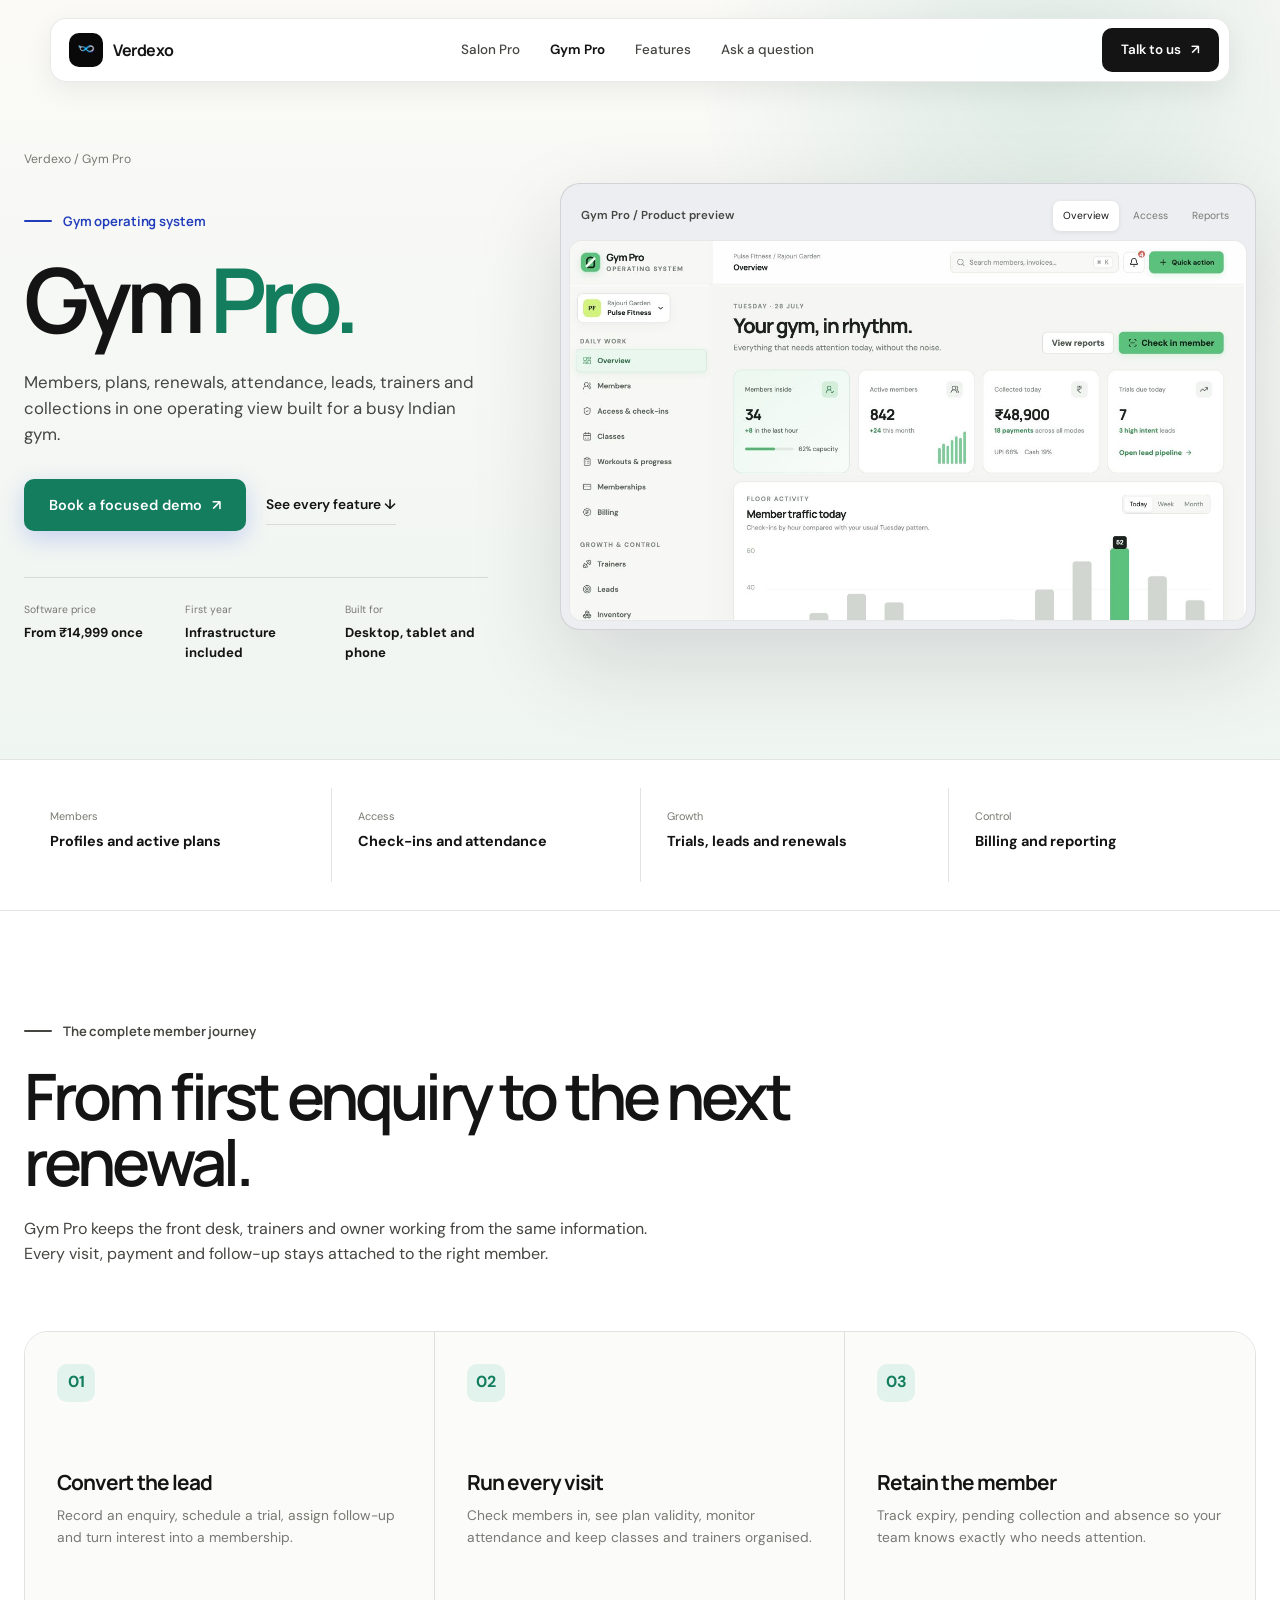
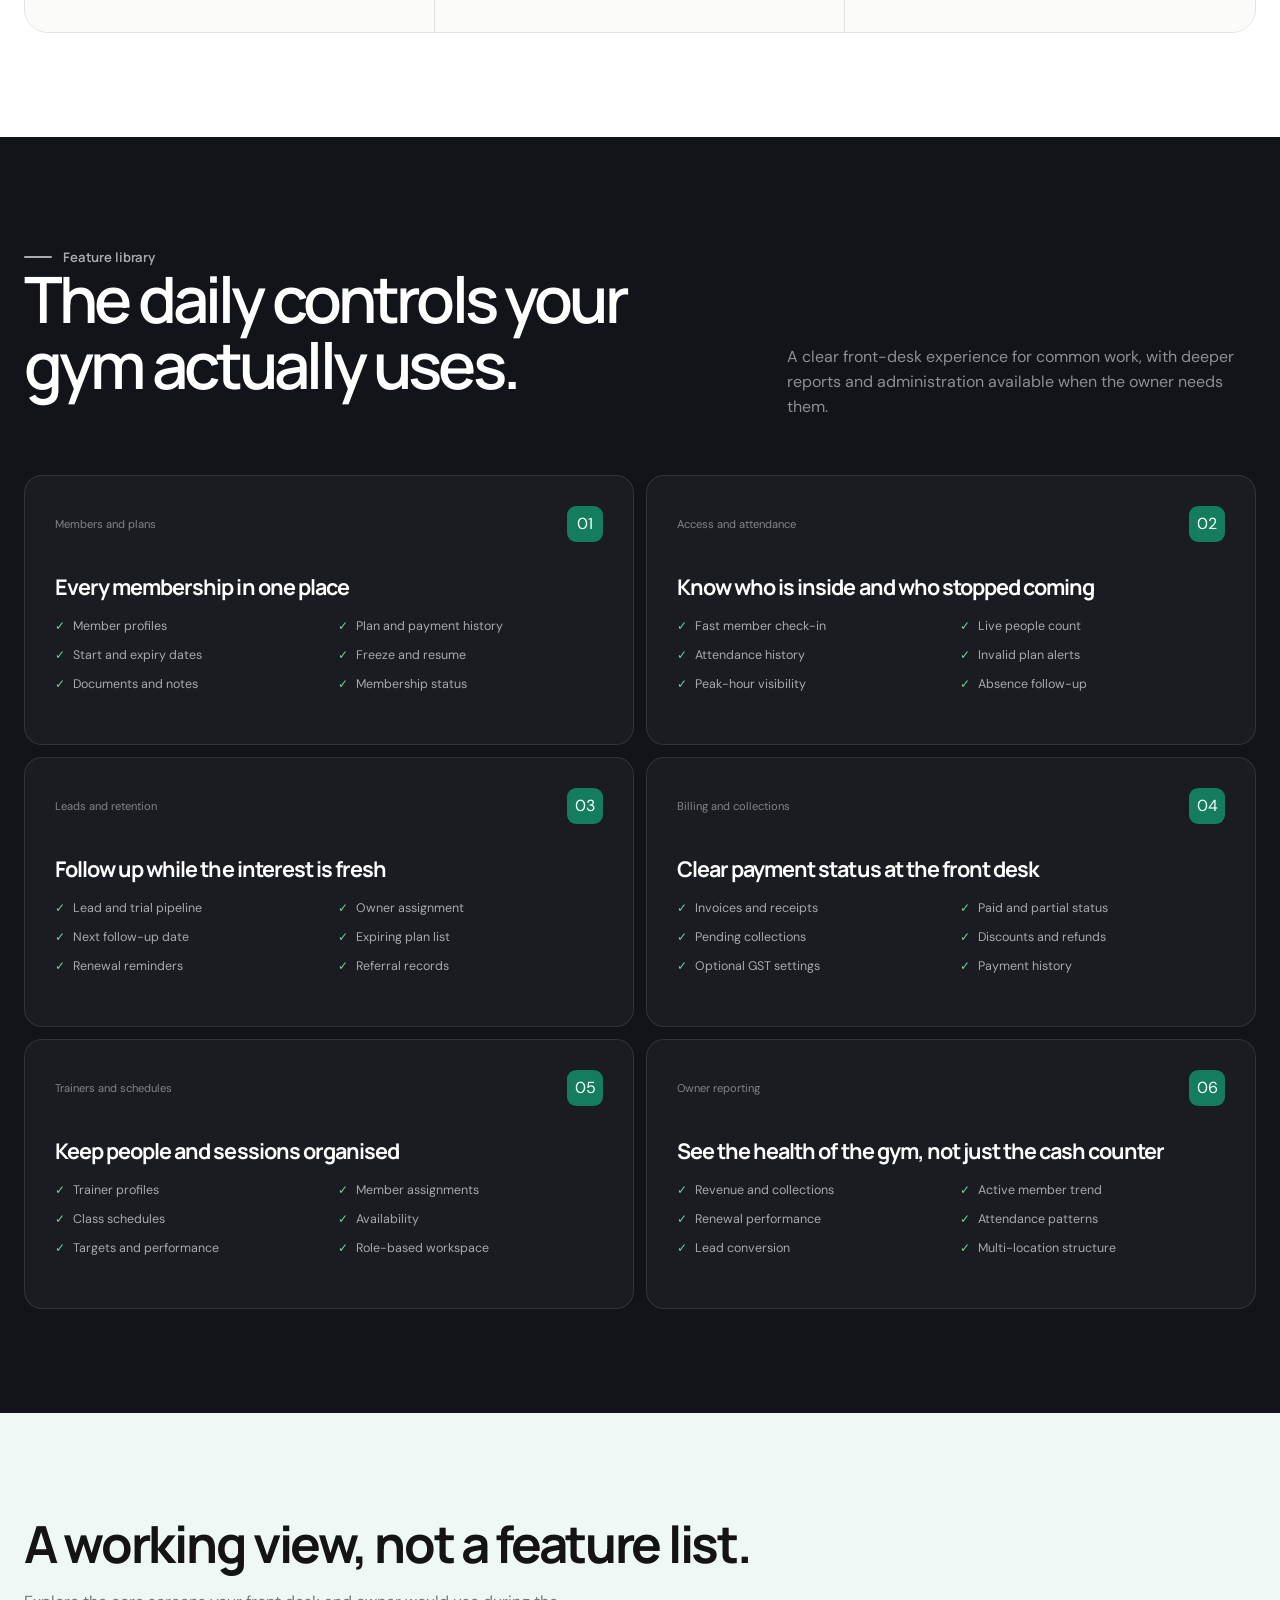
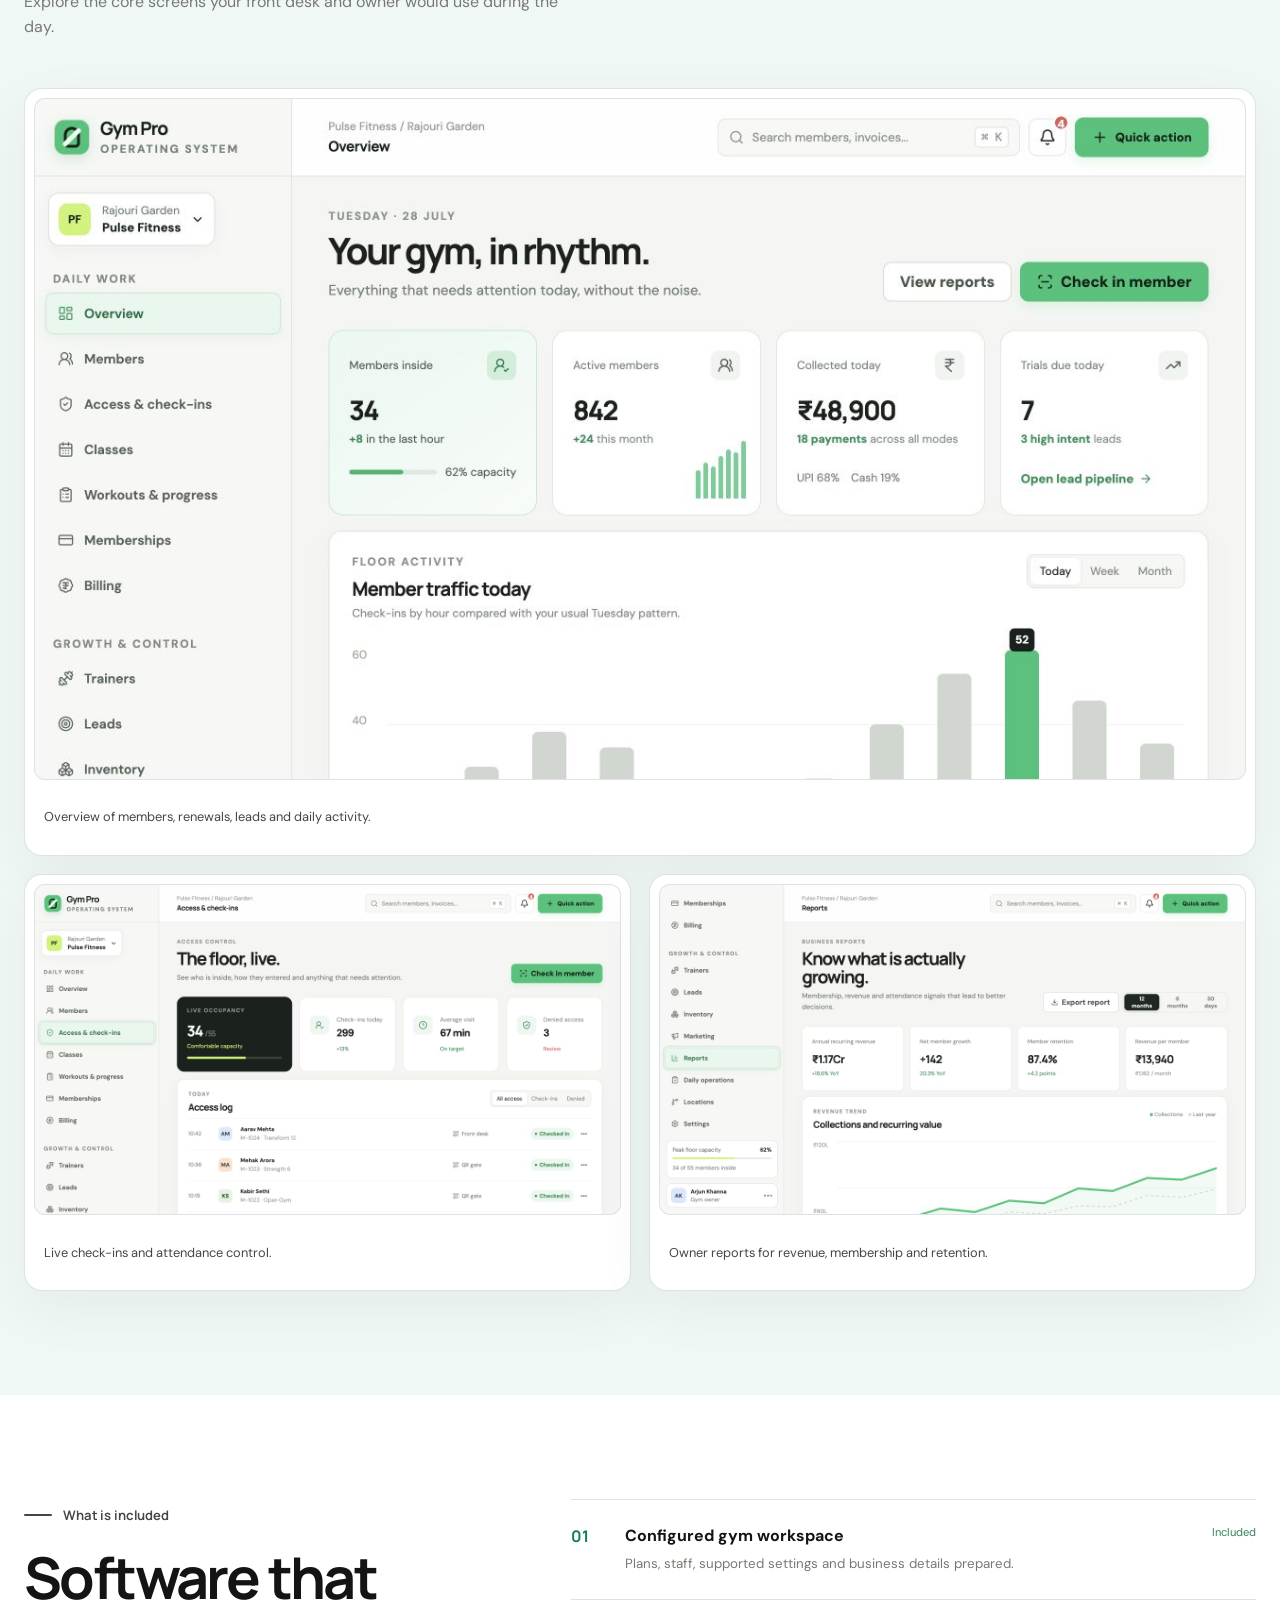
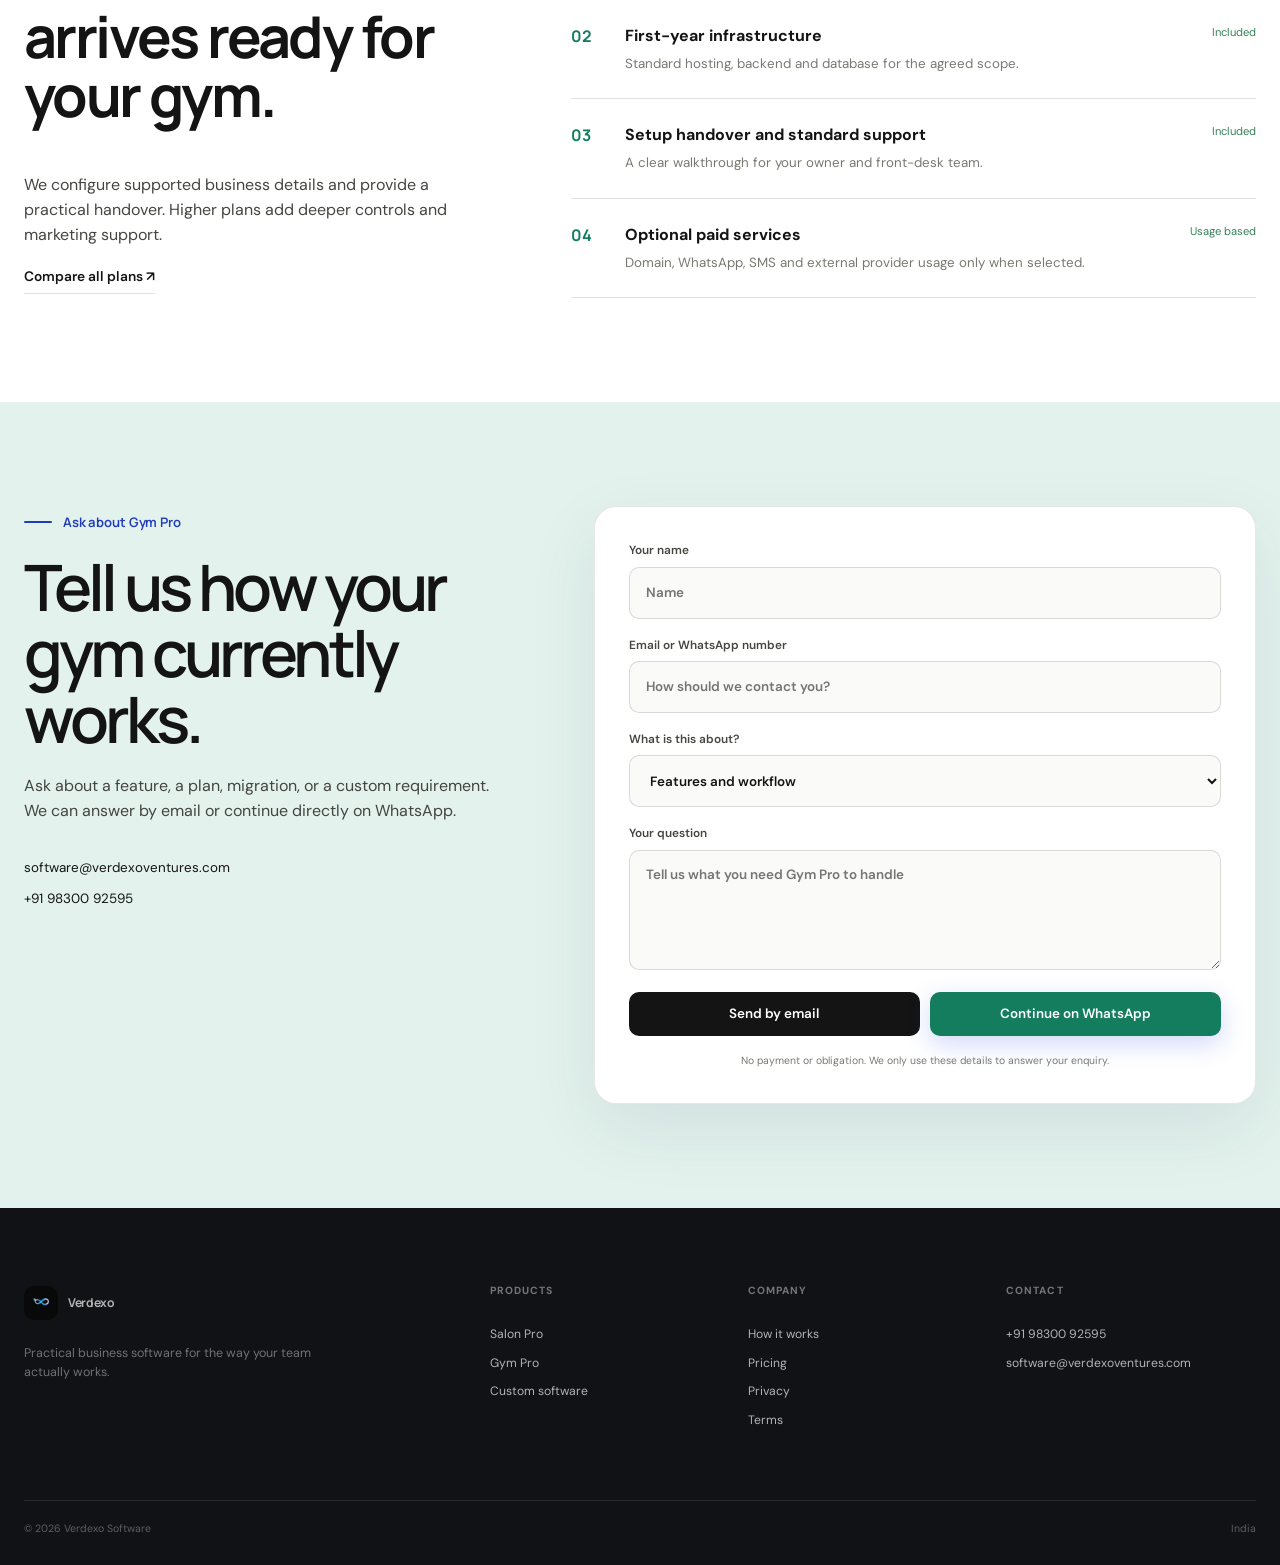
==== commit 9114da12: "Fix product screenshot presentation" ====
--- a/gym-pro.html
+++ b/gym-pro.html
@@ -15,7 +15,7 @@
   <link rel="preconnect" href="https://fonts.gstatic.com" crossorigin>
   <link href="https://fonts.googleapis.com/css2?family=DM+Sans:wght@400;500;600&family=Manrope:wght@500;600;700&display=swap" rel="stylesheet">
   <link rel="stylesheet" href="styles.css">
-  <link rel="stylesheet" href="product-pages.css">
+  <link rel="stylesheet" href="product-pages.css?v=2">
 </head>
 <body class="product-page gym-page">
   <a class="skip-link" href="#main">Skip to content</a>
@@ -89,6 +89,6 @@
   </main>
 
   <footer class="site-footer"><div class="container footer-grid"><div class="footer-brand"><a class="brand brand-light" href="index.html"><span class="brand-mark"><img src="logo.png" alt=""></span><span>Verdexo</span></a><p>Practical business software for the way your team actually works.</p></div><div><h3>Products</h3><a href="salon-pro.html">Salon Pro</a><a href="gym-pro.html">Gym Pro</a><a href="index.html#capabilities">Custom software</a></div><div><h3>Company</h3><a href="index.html#process">How it works</a><a href="index.html#pricing">Pricing</a><a href="privacy.html">Privacy</a><a href="terms.html">Terms</a></div><div><h3>Contact</h3><a href="tel:+919830092595">+91 98300 92595</a><a href="mailto:software@verdexoventures.com">software@verdexoventures.com</a></div></div><div class="container footer-bottom"><span>© 2026 Verdexo Software</span><span>India</span></div></footer>
-  <script src="script.js"></script><script src="product-pages.js"></script>
+  <script src="script.js"></script><script src="product-pages.js?v=2"></script>
 </body>
 </html>
--- a/product-pages.css
+++ b/product-pages.css
@@ -56,10 +56,11 @@
 
 .product-hero-visual {
   position: relative;
-  padding: 14px;
-  border-radius: 26px;
-  background: #101216;
-  box-shadow: 0 38px 110px rgba(28,31,42,.18);
+  padding: 8px;
+  border: 1px solid rgba(20,20,20,.12);
+  border-radius: 20px;
+  background: #eceef2;
+  box-shadow: 0 32px 90px rgba(28,31,42,.14);
 }
 .product-hero-visual::before {
   content: "";
@@ -72,14 +73,14 @@
   filter: blur(28px);
 }
 .product-screen-tabs {
-  min-height: 50px;
-  padding: 0 10px;
+  min-height: 48px;
+  padding: 0 8px 0 12px;
   display: flex;
   align-items: center;
   justify-content: space-between;
 }
 .product-screen-tabs > span {
-  color: rgba(255,255,255,.7);
+  color: var(--ink-2);
   font-size: .72rem;
   font-weight: 600;
 }
@@ -89,18 +90,30 @@
   border: 0;
   border-radius: 7px;
   background: transparent;
-  color: rgba(255,255,255,.46);
+  color: var(--muted);
   font-size: .64rem;
   cursor: pointer;
 }
-.product-screen-tabs button.active { background: rgba(255,255,255,.12); color: white; }
+.product-screen-tabs button:hover { color: var(--ink); }
+.product-screen-tabs button.active {
+  background: white;
+  color: var(--ink);
+  box-shadow: 0 1px 5px rgba(20,20,20,.09);
+}
 .product-screen {
   overflow: hidden;
   aspect-ratio: 1.405 / 1;
-  border-radius: 16px;
-  background: white;
-}
-.product-screen img { width: 100%; height: 100%; object-fit: cover; transition: opacity .18s ease-out; }
+  border: 1px solid rgba(20,20,20,.1);
+  border-radius: 13px;
+  background: white;
+}
+.product-screen img {
+  width: 100%;
+  height: 100%;
+  object-fit: contain;
+  object-position: top left;
+  transition: opacity .18s ease-out;
+}
 .product-screen img.changing { opacity: .15; }
 
 .product-proof {
@@ -218,28 +231,96 @@
 .product-gallery { background: var(--product-tint); }
 .gallery-heading {
   margin-bottom: 48px;
-  display: flex;
-  align-items: end;
-  justify-content: space-between;
-  gap: 40px;
+  max-width: 780px;
 }
 .gallery-heading h2 { margin: 0; font-size: clamp(2.5rem, 4vw, 4rem); }
-.gallery-heading p { max-width: 460px; margin: 0; color: var(--muted); }
+.gallery-heading p { max-width: 560px; margin: 20px 0 0; color: var(--muted); }
 .gallery-grid {
   display: grid;
-  grid-template-columns: 1.5fr 1fr;
+  grid-template-columns: repeat(2, minmax(0, 1fr));
   gap: 18px;
 }
 .gallery-card {
   overflow: hidden;
-  padding: 10px;
+  margin: 0;
+  padding: 9px;
   border: 1px solid var(--line);
-  border-radius: 20px;
-  background: white;
-}
-.gallery-card img { width: 100%; aspect-ratio: 1.405 / 1; object-fit: cover; border-radius: 12px; }
-.gallery-card figcaption { padding: 18px 10px 10px; color: var(--ink-2); font-size: .78rem; }
-.gallery-card:first-child { grid-row: span 2; }
+  border-radius: 18px;
+  background: white;
+  box-shadow: 0 18px 55px rgba(37,43,66,.06);
+}
+.gallery-card img {
+  width: 100%;
+  height: auto;
+  aspect-ratio: auto;
+  object-fit: contain;
+  border: 1px solid rgba(20,20,20,.08);
+  border-radius: 11px;
+  background: #f2f3f6;
+  cursor: zoom-in;
+}
+.gallery-card img:focus-visible {
+  outline: 3px solid var(--product-accent);
+  outline-offset: 3px;
+}
+.gallery-card figcaption {
+  min-height: 66px;
+  padding: 16px 10px 8px;
+  color: var(--ink-2);
+  font-size: .8rem;
+  display: flex;
+  align-items: center;
+}
+.gallery-card:first-child {
+  grid-column: 1 / -1;
+  grid-row: auto;
+}
+.image-lightbox {
+  position: fixed;
+  z-index: 500;
+  inset: 0;
+  padding: 32px;
+  background: rgba(12,14,18,.86);
+  backdrop-filter: blur(10px);
+  -webkit-backdrop-filter: blur(10px);
+  opacity: 0;
+  visibility: hidden;
+  transition: opacity .2s ease-out, visibility .2s ease-out;
+  display: grid;
+  place-items: center;
+}
+.image-lightbox.open { opacity: 1; visibility: visible; }
+.image-lightbox-inner {
+  position: relative;
+  width: min(1320px, 96vw);
+  max-height: 92dvh;
+  padding: 8px;
+  border-radius: 16px;
+  background: white;
+  box-shadow: 0 30px 100px rgba(0,0,0,.32);
+}
+.image-lightbox img {
+  width: 100%;
+  max-height: calc(92dvh - 16px);
+  object-fit: contain;
+  border-radius: 10px;
+}
+.image-lightbox-close {
+  position: absolute;
+  z-index: 2;
+  top: 18px;
+  right: 18px;
+  width: 42px;
+  height: 42px;
+  border: 1px solid rgba(20,20,20,.12);
+  border-radius: 50%;
+  background: rgba(255,255,255,.96);
+  color: var(--ink);
+  font-size: 1.35rem;
+  line-height: 1;
+  box-shadow: 0 8px 24px rgba(20,20,20,.14);
+  cursor: pointer;
+}
 
 .included { background: white; }
 .included-grid {
@@ -328,7 +409,8 @@
     linear-gradient(180deg, #fbfaf7, #eff5f1);
 }
 .gym-page .product-screen { aspect-ratio: 16 / 9; }
-.gym-page .product-screen img, .gym-page .gallery-card img { aspect-ratio: 16 / 9; }
+.gym-page .product-screen img { aspect-ratio: 16 / 9; }
+.gym-page .gallery-card img { aspect-ratio: auto; }
 .gym-page .product-query { background: #e3f2ec; }
 
 @media (max-width: 980px) {
@@ -341,7 +423,7 @@
   .workflow-card > span { margin-bottom: 42px; }
   .product-proof .container { grid-template-columns: 1fr 1fr; }
   .gallery-grid { grid-template-columns: 1fr; }
-  .gallery-card:first-child { grid-row: auto; }
+  .gallery-card:first-child { grid-column: auto; grid-row: auto; }
 }
 
 @media (max-width: 640px) {
@@ -350,16 +432,19 @@
   .product-title { font-size: 3.6rem; }
   .product-hero-actions { align-items: flex-start; flex-direction: column; }
   .product-facts { grid-template-columns: 1fr; gap: 12px; }
-  .product-hero-visual { margin-top: 48px; padding: 7px; border-radius: 17px; }
+  .product-hero-visual { margin-top: 48px; padding: 6px; border-radius: 16px; }
   .product-screen-tabs { min-height: 44px; }
-  .product-screen-tabs div button:nth-child(n+2) { display: none; }
+  .product-screen-tabs > span { font-size: .64rem; }
+  .product-screen-tabs button { padding: 7px 9px; }
+  .gallery-card figcaption { min-height: 0; }
   .product-proof .container { width: 100%; grid-template-columns: 1fr 1fr; }
   .proof-item { min-height: 100px; padding: 18px; }
   .workflow-card { padding: 26px; }
   .feature-library-grid { grid-template-columns: 1fr; }
   .feature-group { min-height: 0; padding: 24px; }
   .feature-group ul { grid-template-columns: 1fr; }
-  .gallery-heading { align-items: flex-start; flex-direction: column; }
+  .image-lightbox { padding: 10px; }
+  .image-lightbox-inner { width: 100%; }
   .included-grid, .product-query-grid { gap: 44px; }
   .included-row { grid-template-columns: 30px 1fr; }
   .included-row > em { grid-column: 2; }
